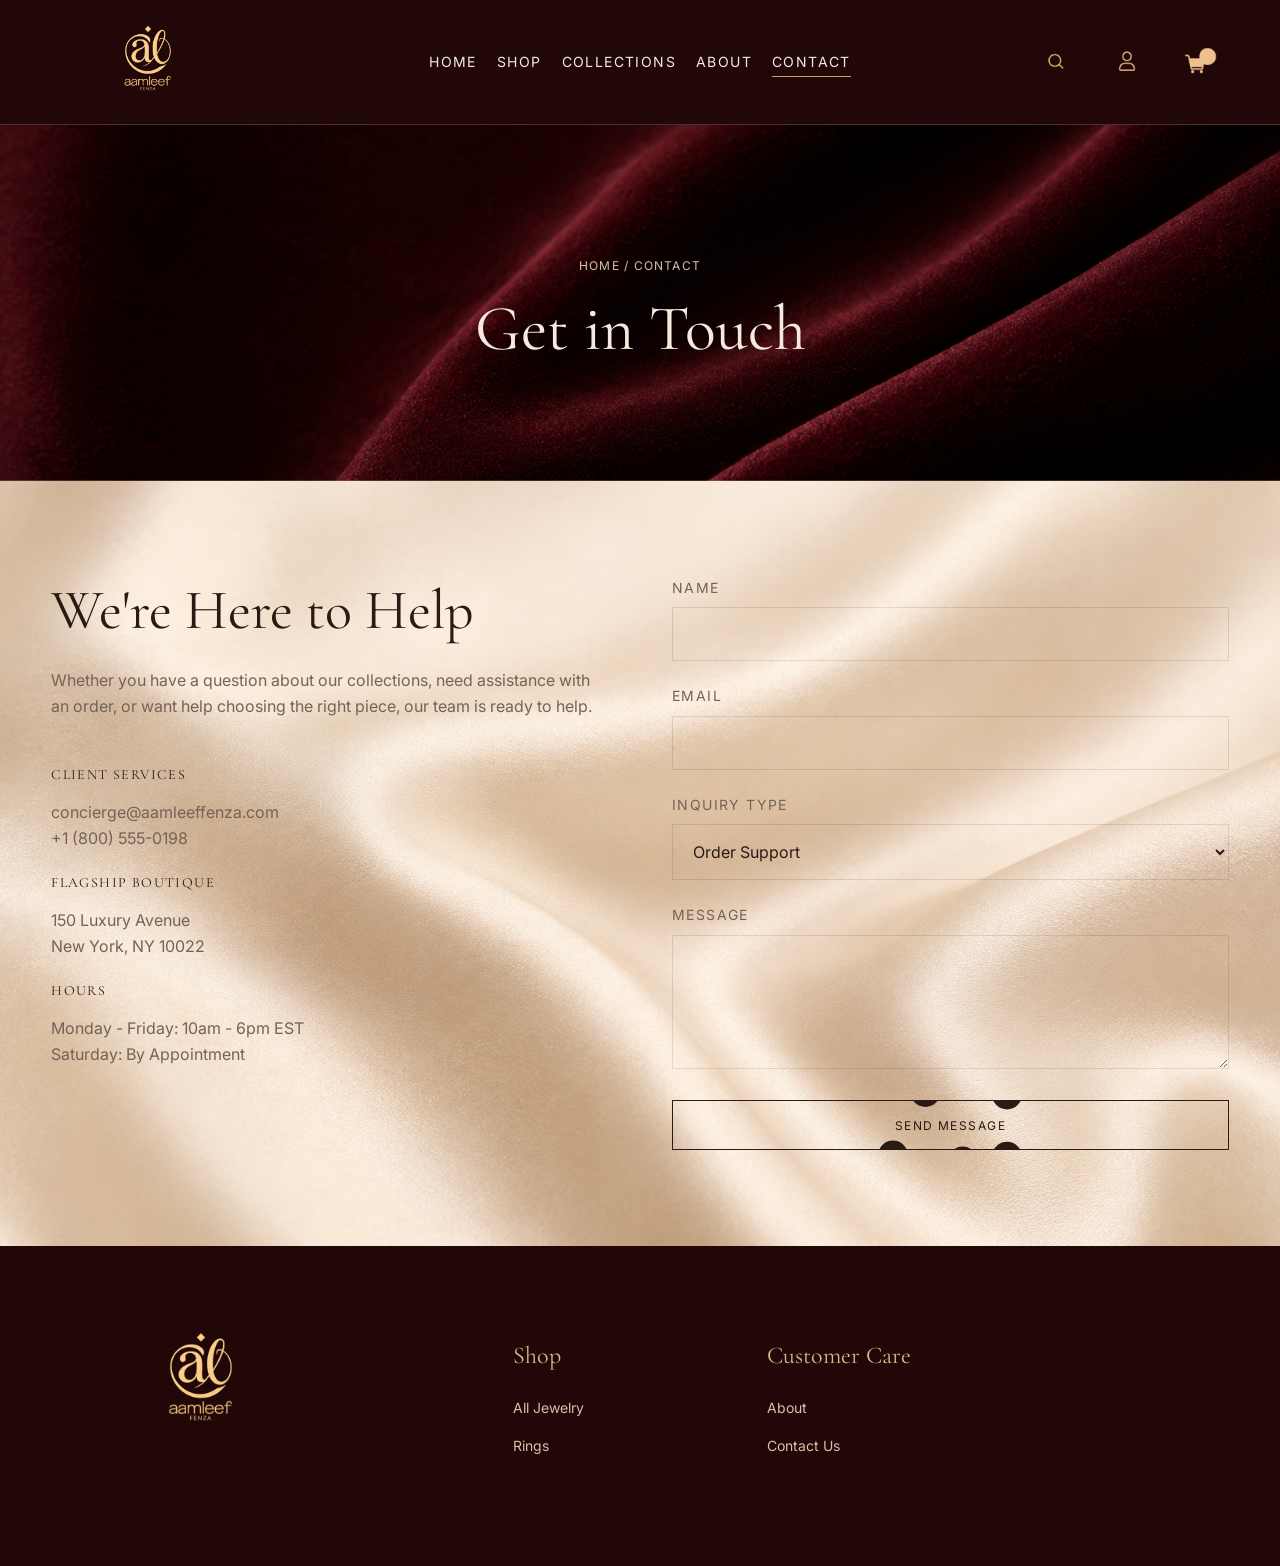
==== contact.html @ 9d0b4dc7 "Initial commit: Aamleef storefront setup" ====
<!DOCTYPE html>
<html lang="en">

<head>
    <meta charset="UTF-8">
    <meta name="viewport" content="width=device-width, initial-scale=1.0">
    <title>Contact | Aamleef Fenza</title>
    <link rel="preconnect" href="https://fonts.googleapis.com">
    <link rel="preconnect" href="https://fonts.gstatic.com" crossorigin>
    <link
        href="https://fonts.googleapis.com/css2?family=Cormorant+Garamond:wght@400;500;600;700&family=Inter:wght@300;400;500;600&display=swap"
        rel="stylesheet">
    <link rel="stylesheet" href="assets/css/style.css">
    <style>
        .contact-section {
            padding: 6rem 0;
            background: var(--bg-cream) url('assets/images/bg-creme.png') center/cover;
            color: var(--text-dark);
        }

        .contact-grid {
            display: grid;
            gap: 4rem;
        }

        @media (min-width: 1024px) {
            .contact-grid {
                grid-template-columns: 1fr 1fr;
            }
        }

        .contact-info h2 {
            font-size: var(--fs-2xl);
            margin-bottom: 1.5rem;
        }

        .contact-info p {
            color: var(--text-muted-dark);
            margin-bottom: 2rem;
        }

        .contact-details {
            margin-top: 3rem;
        }

        .contact-details h4 {
            font-size: var(--fs-sm);
            text-transform: uppercase;
            letter-spacing: 0.1em;
            margin-bottom: 0.5rem;
        }

        .contact-details p {
            margin-bottom: 1.5rem;
        }
    </style>
    <script type="module" src="https://cdn.shopify.com/storefront/web-components.js"></script>
    <link rel="icon" type="image/png" href="assets/images/favicon.png">
</head>

<body class="theme-light">
    <shopify-store store-domain="2p1s8f-yx.myshopify.com" public-access-token="730fb496b29ebd0c38574b927925f703"
        country="US" language="en">
        <header class="site-header" style="background: var(--bg-dark); border-bottom: 1px solid var(--border-light);">
            <div class="site-header__inner">
                <div class="header-left-col">
                    <button class="icon-btn mobile-menu-btn" aria-label="Menu">&#9776;</button>
                    <a href="index.html" class="logo"><img src="assets/images/logo.png?v=2" alt="Aamleef Fenza Logo"
                            class="header-logo-img"></a>
                </div>
                <nav class="main-nav">
                    <a href="index.html" class="nav-link">Home</a>
                    <a href="shop.html" class="nav-link">Shop</a>
                    <a href="collections.html" class="nav-link">Collections</a>
                    <a href="about.html" class="nav-link">About</a>
                    <a href="contact.html" class="nav-link active">Contact</a>
                </nav>
                <div class="header-icons" style="display: flex; align-items: center; gap: 0;">
                    <button class="icon-btn" aria-label="Search" onclick="openSearchModal()"
                        style="display: flex; align-items: center; justify-content: center; padding: 0; cursor: pointer;">
                        <img src="assets/images/icon-search.png" alt="Search"
                            style="width: 72px; height: 72px; object-fit: contain;">
                    </button>

                    <button class="icon-btn" aria-label="Account"
                        onclick="window.open('https://2p1s8f-yx.myshopify.com/account', '_blank')"
                        style="display: flex; align-items: center; justify-content: center; padding: 0; cursor: pointer;">
                        <img src="assets/images/icon-account.png" alt="Account"
                            style="width: 72px; height: 72px; object-fit: contain;">
                    </button>

                    <button class="icon-btn" aria-label="Cart" onclick="document.getElementById('cart').showModal()"
                        style="display: flex; align-items: center; justify-content: center; padding: 0; position: relative;">
                        <span id="cart-count"
                            style="position: absolute; top: 2px; right: 2px; background: #c6a06a; color: #210708; font-family: Inter, sans-serif; font-size: 0.6rem; font-weight: 700; min-width: 18px; height: 18px; border-radius: 50%; display: flex; align-items: center; justify-content: center; pointer-events: none; opacity: 0; transition: opacity 0.3s, transform 0.3s; transform: scale(0.5);">0</span>
                        <img src="assets/images/icon-cart.png" alt="Cart"
                            style="width: 72px; height: 72px; object-fit: contain;">
                    </button>
                </div>

        </header>

        <div id="drawer-overlay"></div>

        <nav id="mobile-drawer" aria-label="Mobile Navigation">
            <div class="drawer-header">
                <a href="index.html" class="drawer-logo"><img src="assets/images/logo.png?v=2" alt="Aamleef Fenza"></a>
                <button id="drawer-close" class="drawer-close" aria-label="Close menu">&times;</button>
            </div>
            <div class="drawer-nav">
                <a href="index.html">Home</a>
                <a href="shop.html">Shop</a>
                <a href="collections.html">Collections</a>
                <a href="about.html">About</a>
                <a href="contact.html" class="active">Contact</a>
            </div>
            <div class="drawer-footer">
                <button class="icon-btn" aria-label="Search" onclick="closeDrawer(); openSearchModal()"><img
                        src="assets/images/icon-search.png" alt="Search"
                        style="width:40px;height:40px;object-fit:contain;filter:invert(1) sepia(1) saturate(5) hue-rotate(345deg) brightness(0.9);"></button>
                <button class="icon-btn" aria-label="Cart"
                    onclick="closeDrawer(); document.getElementById('cart').showModal()"><img
                        src="assets/images/icon-cart.png" alt="Cart"
                        style="width:40px;height:40px;object-fit:contain;filter:invert(1) sepia(1) saturate(5) hue-rotate(345deg) brightness(0.9);"></button>
            </div>
        </nav>

        <main>
            <div class="page-header reveal">
                <div class="container">
                    <div class="breadcrumbs"><a href="index.html">Home</a> / Contact</div>
                    <h1 style="margin-top: 1rem;">Get in Touch</h1>
                </div>
            </div>

            <section class="contact-section">
                <div class="container contact-grid reveal">
                    <div class="contact-info">
                        <h2>We're Here to Help</h2>
                        <p>Whether you have a question about our collections, need assistance with an order, or want
                            help choosing the right piece, our team is ready to help.</p>

                        <div class="contact-details">
                            <h4>Client Services</h4>
                            <p>concierge@aamleeffenza.com<br>+1 (800) 555-0198</p>

                            <h4>Flagship Boutique</h4>
                            <p>150 Luxury Avenue<br>New York, NY 10022</p>

                            <h4>Hours</h4>
                            <p>Monday - Friday: 10am - 6pm EST<br>Saturday: By Appointment</p>
                        </div>
                    </div>

                    <div class="contact-form">
                        <form id="contact-form">
                            <div class="form-group">
                                <label for="name">Name</label>
                                <input type="text" id="name" name="name" class="form-control" required>
                            </div>
                            <div class="form-group">
                                <label for="email">Email</label>
                                <input type="email" id="email" name="email" class="form-control" required>
                            </div>
                            <div class="form-group">
                                <label for="subject">Inquiry Type</label>
                                <select id="subject" name="subject" class="form-control">
                                    <option>Order Support</option>
                                    <option>Product Information</option>
                                    <option>Bespoke Design</option>
                                    <option>Other</option>
                                </select>
                            </div>
                            <div class="form-group">
                                <label for="message">Message</label>
                                <textarea id="message" name="message" class="form-control" rows="5" required></textarea>
                            </div>
                            <button type="submit" class="btn btn--dark"
                                style="width: 100%;"><span></span><span></span><span></span><span></span><span></span><span>Send
                                    Message</span></button>
                            <p id="contact-form-status" class="form-status" hidden></p>
                        </form>
                    </div>
                </div>
            </section>
        </main>

        <dialog id="search-modal" class="search-modal">
            <div class="search-modal__inner">
                <div class="search-modal__topbar">
                    <div class="search-modal__title">Search the site</div>
                    <button id="search-close" class="search-close" type="button"
                        aria-label="Close search">&times;</button>
                </div>
                <form id="search-form" class="search-form">
                    <input id="search-input" class="search-field" type="search" name="query"
                        placeholder="Search pages or products">
                    <div id="search-results" class="search-results"></div>
                    <div id="search-empty" class="search-empty">
                        Start with one of these:
                        <div class="search-empty__links">
                            <a href="shop.html" data-search-index data-search-title="Shop all jewelry"
                                data-search-meta="Products">Shop all jewelry</a>
                            <a href="collections.html" data-search-index data-search-title="Collections"
                                data-search-meta="Page">Collections</a>
                            <a href="product.html?handle=lumiere-ring" data-search-index
                                data-search-title="Lumiere Ring" data-search-meta="Product">Lumiere Ring</a>
                            <a href="contact.html" data-search-index data-search-title="Contact"
                                data-search-meta="Support">Contact</a>
                        </div>
                    </div>
                </form>
            </div>
        </dialog>

        <footer class="site-footer">
            <div class="container">
                <div class="footer-grid">
                    <div class="footer-brand">
                        <a href="index.html" class="logo"><img src="assets/images/logo.png?v=2" alt="Aamleef Fenza Logo"
                                style="height: 200px; width: auto; margin: -60px 0;"></a>
                    </div>
                    <div class="footer-col">
                        <h4 class="footer-title">Shop</h4>
                        <ul class="footer-links">
                            <li><a href="shop.html">All Jewelry</a></li>
                            <li><a href="product.html?handle=lumiere-ring">Rings</a></li>
                        </ul>
                    </div>
                    <div class="footer-col">
                        <h4 class="footer-title">Customer Care</h4>
                        <ul class="footer-links">
                            <li><a href="about.html">About</a></li>
                            <li><a href="contact.html">Contact Us</a></li>
                        </ul>
                    </div>
                </div>
            </div>
        </footer>

        <shopify-cart id="cart"></shopify-cart>
    </shopify-store>
    <script src="assets/js/main.js"></script>
</body>

</html>
---- assets/css/style.css ----
:root {
  --bg-dark: #210708;
  --bg-dark-2: #2b0b0d;
  --bg-dark-3: #3a1114;
  --bg-cream: #f6f0e8;
  --bg-cream-2: #efe5d7;
  --gold: #c6a06a;
  --gold-soft: #d8b98a;
  --gold-deep: #9c7447;
  --text-light: #f4eadf;
  --text-muted-light: #d6c1a7;
  --text-dark: #2b1a14;
  --text-muted-dark: #746356;
  --border-light: rgba(244, 234, 223, 0.18);
  --border-dark: rgba(43, 26, 20, 0.12);
  --shadow-soft: 0 10px 30px rgba(0, 0, 0, 0.16);
  --shadow-luxury: 0 20px 60px rgba(20, 4, 4, 0.28);

  --font-display: 'Cormorant Garamond', serif;
  --font-body: 'Inter', sans-serif;

  --fs-xs: 0.75rem;
  --fs-sm: 0.875rem;
  --fs-base: 1rem;
  --fs-md: 1.125rem;
  --fs-lg: 1.5rem;
  --fs-xl: 2.25rem;
  --fs-2xl: 3.5rem;
  --fs-hero: clamp(3rem, 6vw, 5.5rem);
}

*,
*::before,
*::after {
  box-sizing: border-box;
}

html {
  scroll-behavior: smooth;
}

body {
  margin: 0;
  font-family: var(--font-body);
  background: var(--bg-dark) url('../images/bg-burgundy.png') center/cover fixed;
  color: var(--text-light);
  line-height: 1.6;
  -webkit-font-smoothing: antialiased;
  text-rendering: optimizeLegibility;
  padding-top: 96px;
}

img {
  max-width: 100%;
  display: block;
}

a {
  color: inherit;
  text-decoration: none;
}

button {
  font: inherit;
  background: none;
  border: none;
  cursor: pointer;
}

dialog {
  border: none;
  padding: 0;
}

h1,
h2,
h3,
h4,
h5,
h6 {
  font-family: var(--font-display);
  font-weight: 400;
  margin-top: 0;
  line-height: 1.2;
}

.container {
  width: min(92%, 1280px);
  margin-inline: auto;
}

.grid {
  display: grid;
  gap: 2rem;
}

.grid--4 {
  grid-template-columns: repeat(4, 1fr);
}

@media (max-width: 1024px) {
  .grid--4 {
    grid-template-columns: repeat(2, 1fr);
  }
}

@media (max-width: 640px) {
  .grid--4 {
    grid-template-columns: 1fr;
  }
}

/* Typography Utilities */
.text-display {
  font-family: var(--font-display);
}

.text-body {
  font-family: var(--font-body);
}

.text-center {
  text-align: center;
}

.uppercase {
  text-transform: uppercase;
  letter-spacing: 0.1em;
}

.muted-light {
  color: var(--text-muted-light);
}

.muted-dark {
  color: var(--text-muted-dark);
}

.text-dark {
  color: var(--text-dark);
}

/* Buttons */
.btn {
  display: inline-flex;
  align-items: center;
  justify-content: center;
  padding: 0.9rem 1.5rem;
  min-height: 46px;
  border: 1px solid var(--gold);
  text-transform: uppercase;
  letter-spacing: 0.12em;
  font-size: var(--fs-xs);
  position: relative;
  overflow: hidden;
  cursor: pointer;
  z-index: 1;
}

.btn span:not(:last-child) {
  position: absolute;
  left: 50%;
  top: 50%;
  transform: translate(-50%, -50%);
  height: 30px;
  width: 30px;
  background-color: var(--gold);
  border-radius: 50%;
  transition: .6s ease;
  z-index: -1;
}

.btn span:last-child {
  position: relative;
  z-index: 2;
  transition: color 0.3s ease;
}

.btn span:nth-child(1) {
  transform: translate(-3.3em, -4em);
}

.btn span:nth-child(2) {
  transform: translate(-6em, 1.3em);
}

.btn span:nth-child(3) {
  transform: translate(-.2em, 1.8em);
}

.btn span:nth-child(4) {
  transform: translate(3.5em, 1.4em);
}

.btn span:nth-child(5) {
  transform: translate(3.5em, -3.8em);
}

.btn:hover span:not(:last-child) {
  transform: translate(-50%, -50%) scale(5);
  transition: 1.5s ease;
}

.btn--primary {
  background: transparent;
  color: var(--text-light);
}

.btn--primary span:not(:last-child) {
  background-color: var(--gold);
}

.btn--primary:hover span:last-child {
  color: var(--bg-dark);
}

.btn--secondary {
  border-color: var(--border-light);
  color: var(--text-light);
}

.btn--secondary span:not(:last-child) {
  background-color: rgba(244, 234, 223, 0.15);
}

.btn--dark {
  border-color: var(--text-dark);
  color: var(--text-dark);
}

.btn--dark span:not(:last-child) {
  background-color: var(--text-dark);
}

.btn--dark:hover span:last-child {
  color: var(--bg-cream);
}


/* Animations */
.reveal {
  opacity: 0;
  transform: translateY(24px);
  transition: opacity 0.8s ease, transform 0.8s ease;
}

.reveal.is-visible {
  opacity: 1;
  transform: translateY(0);
}

/* Announcement Bar */
.announcement-bar {
  background: var(--bg-dark-2);
  color: var(--text-muted-light);
  text-align: center;
  padding: 0.5rem;
  font-size: var(--fs-xs);
  letter-spacing: 0.1em;
  text-transform: uppercase;
  border-bottom: 1px solid var(--border-light);
}

/* Header — always sticky, visible everywhere */
.site-header {
  position: fixed;
  top: 0;
  left: 0;
  right: 0;
  z-index: 1000;
  padding: 0;
  background: transparent;
  border-bottom: 1px solid transparent;
  transition: background 0.45s ease, border-color 0.45s ease;
}

/* Scrolled: dark background fills full width */
.site-header.is-scrolled {
  background: rgba(33, 7, 8, 0.96);
  backdrop-filter: blur(14px);
  -webkit-backdrop-filter: blur(14px);
  border-bottom: 1px solid var(--border-light);
}

/* ── Inner container: transitions to a narrowed pill when compact ── */
.site-header__inner {
  padding: 1rem 3.5%;
  display: flex;
  justify-content: space-between;
  align-items: center;
  width: 100%;
  max-width: 100%;
  margin: 0 auto;
  transition: padding 0.45s ease, max-width 0.45s ease, margin 0.45s ease;
}

/* Compact: inner shrinks to ~90% width, centered — the "narrow" effect */
.site-header.is-compact .site-header__inner {
  padding: 0.45rem 3%;
  max-width: 96%;
  margin: 0 auto;
}

@media (max-width: 768px) {
  .site-header__inner {
    padding: 1rem 1rem;
  }

  .site-header.is-compact .site-header__inner {
    padding: 0.9rem 1rem;
    max-width: 100%;
  }
}

.header-left-col {
  display: flex;
  align-items: center;
  flex: 1;
}

.header-phone {
  font-family: var(--font-display);
  font-size: 1.1rem;
  color: var(--gold-soft);
  letter-spacing: 0.1em;
  display: none;
}

@media (min-width: 1024px) {
  .header-phone {
    display: block;
  }
}

/* Logo image — large on hero, shrinks when compact */
.header-logo-img {
  height: 96px;
  width: auto;
  margin: -10px 0;
  transform: translateX(0);
  transition: height 0.45s ease, margin 0.45s ease, transform 0.45s ease;
}

@media (min-width: 1280px) {
  .header-logo-img {
    height: 148px;
    margin: -28px 0;
    transform: translateX(-8px);
  }
}

@media (min-width: 900px) and (max-width: 1279px) {
  .header-logo-img {
    height: 104px;
    margin: -18px 0;
    transform: translateX(-4px);
  }
}

/* Compact logo: small on all screen sizes */
/* Compact logo: properly shrink on scroll */
.site-header.is-compact .header-logo-img {
  height: 66px !important;
  margin: -6px 0 !important;
  transform: translateX(0) scale(0.9) !important;
}

@media (min-width: 1280px) {
  .site-header.is-compact .header-logo-img {
    height: 100px !important;
    margin: -10px 0 !important;
  }
}

@media (min-width: 900px) and (max-width: 1279px) {
  .site-header.is-compact .header-logo-img {
    height: 70px !important;
    margin: -8px 0 !important;
  }
}

/* ─── Mobile Navigation Drawer ──────────────────────────────── */
#drawer-overlay {
  display: none;
  position: fixed;
  inset: 0;
  background: rgba(10, 2, 2, 0.6);
  z-index: 1100;
  backdrop-filter: blur(2px);
  opacity: 0;
  transition: opacity 0.3s ease;
}

#drawer-overlay.is-open {
  display: block;
  opacity: 1;
}

#mobile-drawer {
  position: fixed;
  top: 0;
  left: 0;
  width: min(320px, 85vw);
  height: 100dvh;
  background: var(--bg-dark-2);
  border-right: 1px solid var(--border-light);
  z-index: 1200;
  display: flex;
  flex-direction: column;
  transform: translateX(-100%);
  transition: transform 0.38s cubic-bezier(0.4, 0, 0.2, 1);
  overflow-y: auto;
}

#mobile-drawer.is-open {
  transform: translateX(0);
}

.drawer-header {
  display: flex;
  align-items: center;
  justify-content: space-between;
  padding: 1.25rem 1.5rem;
  border-bottom: 1px solid var(--border-light);
}

.drawer-logo img {
  height: 60px;
  width: auto;
}

.drawer-close {
  color: var(--text-muted-light);
  font-size: 1.5rem;
  line-height: 1;
  padding: 0.25rem;
  transition: color 0.2s;
}

.drawer-close:hover {
  color: var(--gold);
}

.drawer-nav {
  padding: 2rem 1.5rem;
  display: flex;
  flex-direction: column;
  gap: 0;
  flex: 1;
}

.drawer-nav a {
  font-family: var(--font-display);
  font-size: 1.6rem;
  color: var(--text-light);
  padding: 0.75rem 0;
  border-bottom: 1px solid var(--border-light);
  letter-spacing: 0.04em;
  transition: color 0.2s, padding-left 0.2s;
}

.drawer-nav a:last-child {
  border-bottom: none;
}

.drawer-nav a:hover,
.drawer-nav a.active {
  color: var(--gold);
  padding-left: 0.5rem;
}

.drawer-footer {
  padding: 1.5rem;
  border-top: 1px solid var(--border-light);
  display: flex;
  gap: 1rem;
  justify-content: flex-start;
}

.drawer-footer .icon-btn img {
  width: 40px;
  height: 40px;
}

.logo {
  font-family: var(--font-display);
  font-size: var(--fs-lg);
  font-weight: 500;
  color: var(--gold);
  text-transform: uppercase;
  letter-spacing: 2px;
}

.main-nav {
  display: none;
}

@media (min-width: 900px) {
  .main-nav {
    display: flex;
    flex: 1;
    justify-content: center;
    gap: 1.25rem;
  }
}


@media (min-width: 900px) and (max-width: 1279px) {
  .site-header__inner {
    display: grid;
    grid-template-columns: auto 1fr auto;
    gap: 1rem;
  }

  .header-left-col,
  .header-icons {
    flex: unset;
  }

  .main-nav {
    gap: 0.9rem;
  }

  .nav-link {
    font-size: 0.72rem;
    letter-spacing: 0.08em;
  }

  .header-icons .icon-btn img {
    width: 52px !important;
    height: 52px !important;
  }
}

.nav-link {
  font-size: var(--fs-sm);
  text-transform: uppercase;
  letter-spacing: 0.1em;
  color: var(--text-light);
  transition: color 0.3s ease;
  position: relative;
  white-space: nowrap;
}

.nav-link::after {
  content: '';
  position: absolute;
  bottom: -4px;
  left: 0;
  width: 0;
  height: 1px;
  background: var(--gold);
  transition: width 0.3s ease;
}

.nav-link:hover::after,
.nav-link.active::after {
  width: 100%;
}

.header-icons {
  display: flex;
  gap: 0;
  align-items: center;
  flex: 1;
  justify-content: flex-end;
}

@media (min-width: 900px) {
  .header-icons {
    gap: 0.25rem;
  }
}

.mobile-menu-btn {
  display: flex;
  align-items: center;
  justify-content: center;
  font-size: 1.6rem;
  color: var(--gold);
  margin-right: -0.5rem;
  padding: 0.25rem;
  transition: opacity 0.2s;
}

.mobile-menu-btn:hover {
  opacity: 0.7;
}

@media (min-width: 900px) {
  .mobile-menu-btn {
    display: none;
  }
}

.icon-btn {
  color: var(--text-light);
  font-size: 1.2rem;
  transition: color 0.3s ease;
}

.icon-btn:hover {
  color: var(--gold);
}

.search-modal {
  width: min(92vw, 720px);
  background: var(--bg-cream);
  color: var(--text-dark);
  box-shadow: var(--shadow-luxury);
}

.search-modal::backdrop {
  background: rgba(20, 4, 4, 0.72);
  backdrop-filter: blur(8px);
}

.search-modal__inner {
  padding: 1.5rem;
}

.search-modal__topbar {
  display: flex;
  align-items: center;
  justify-content: space-between;
  gap: 1rem;
  margin-bottom: 1rem;
}

.search-modal__title {
  font-family: var(--font-display);
  font-size: var(--fs-xl);
}

.search-close {
  width: 42px;
  height: 42px;
  display: inline-flex;
  align-items: center;
  justify-content: center;
  border: 1px solid var(--border-dark);
  color: var(--text-dark);
}

.search-form {
  display: grid;
  gap: 1rem;
}

.search-field {
  width: 100%;
  min-height: 56px;
  padding: 0.95rem 1rem;
  border: 1px solid var(--border-dark);
  background: rgba(255, 255, 255, 0.5);
  color: var(--text-dark);
  font-family: var(--font-body);
  font-size: var(--fs-base);
}

.search-field:focus {
  outline: none;
  border-color: var(--gold-deep);
}

.search-results {
  display: grid;
  gap: 0.75rem;
}

.search-result {
  display: grid;
  gap: 0.2rem;
  padding: 0.9rem 1rem;
  border: 1px solid var(--border-dark);
  background: rgba(255, 255, 255, 0.45);
  transition: border-color 0.25s ease, transform 0.25s ease;
}

.search-result:hover {
  border-color: var(--gold-deep);
  transform: translateY(-1px);
}

.search-result__meta {
  font-size: var(--fs-xs);
  text-transform: uppercase;
  letter-spacing: 0.12em;
  color: var(--text-muted-dark);
}

.search-result__title {
  font-family: var(--font-display);
  font-size: var(--fs-lg);
}

.search-empty {
  padding: 1rem 0 0.25rem;
  color: var(--text-muted-dark);
}

.search-empty__links {
  display: flex;
  flex-wrap: wrap;
  gap: 0.75rem;
  margin-top: 1rem;
}

.search-empty__links a {
  padding: 0.55rem 0.85rem;
  border: 1px solid var(--border-dark);
}

/* Hero Section */
/* Hero Section */
/* Hero Section */
/* Hero Section */
.hero {
  position: relative;
  min-height: 90vh;
  display: flex;
  align-items: center;
  justify-content: center;
  /* Forces horizontal centering of child containers */
  overflow: hidden;
  padding-bottom: 3rem;
  margin-top: -96px;
  padding-top: calc(3rem + 96px);
  background: var(--bg-dark) url('../images/bg-burgundy.png') center/cover;
}

/* Video Wrapper Layer */
.hero__video-wrapper {
  position: absolute;
  top: 0;
  left: 0;
  width: 100%;
  height: 100%;
  z-index: 1;
  display: none;
  /* Hidden by default on mobile phones */
}

.hero__video {
  width: 100%;
  height: 100%;
  object-fit: cover;
  /* Forces the video to fill the screen without distorting */
}

/* Semi-transparent overlay to ensure text contrast stays perfect */
.hero__video-overlay {
  position: absolute;
  inset: 0;
  background: linear-gradient(to bottom, rgba(33, 7, 8, 0.4), rgba(33, 7, 8, 0.75));
}

/* Show the cinematic background video strictly on Tablet and Desktop views */
@media (min-width: 641px) {
  .hero__video-wrapper {
    display: block;
  }
}

@media (max-width: 768px) {
  .hero {
    min-height: 100dvh !important; /* Forces the section to be exactly full-screen on mobile */
    display: flex !important;
    align-items: center !important;
    justify-content: center !important;
    padding-bottom: 2rem;
    margin-top: -84px; /* Pulls it up perfectly behind your transparent mobile header */
    padding-top: calc(2rem + 84px);
    box-sizing: border-box;
  }
}

.hero__inner {
  display: grid;
  grid-template-columns: 1fr;
  gap: 3rem;
  align-items: center;
}

@media (min-width: 1024px) {
  .hero__inner {
    grid-template-columns: 1fr 1fr;
  }
}

.hero__content {
  padding: 2rem 0;
  z-index: 2;
  text-align: center;
  width: 100%;
}

.eyebrow {
  display: block;
  font-size: var(--fs-sm);
  text-transform: uppercase;
  letter-spacing: 0.2em;
  color: var(--gold);
  margin-bottom: 1rem;
}

.hero h1 {
  font-size: var(--fs-hero);
  margin-bottom: 1.5rem;
  color: var(--text-light);
}

.hero p {
  font-size: var(--fs-md);
  color: var(--text-muted-light);
  margin-bottom: 2.5rem;
  max-width: 80%;
}

.hero__actions {
  display: flex;
  gap: 1rem;
  flex-wrap: wrap;
}

.hero__media {
  position: relative;
  height: 60vh;
  width: 100%;
  border-radius: 4px;
  overflow: hidden;
}

@media (min-width: 1024px) {
  .hero__media {
    height: 80vh;
  }
}

.hero__media img {
  width: 100%;
  height: 100%;
  object-fit: cover;
  object-position: center;
}

/* Featured Collection */
.featured-collection {
  padding: 8rem 3rem;
  background: var(--bg-cream) url('../images/bg-creme.png') center/cover;
  color: var(--text-dark);
}

@media (min-width: 768px) {
  .featured-collection {
    padding: 8rem 5rem;
  }
}

@media (min-width: 1280px) {
  .featured-collection {
    padding: 8rem 6rem;
  }
}

.section-header {
  text-align: center;
  margin-bottom: 4rem;
}

.section-header h2 {
  font-size: var(--fs-2xl);
  color: var(--text-dark);
  margin-bottom: 1rem;
}

.product-card {
  background: #fbf7f1 url('../images/bg-creme.png') center/cover;
  color: var(--text-dark);
  border: 1px solid rgba(43, 26, 20, 0.08);
  padding-bottom: 1.5rem;
  transition: transform 0.35s ease, box-shadow 0.35s ease;
  position: relative;
  text-align: center;
}

.product-card:hover {
  transform: translateY(-6px);
  box-shadow: var(--shadow-soft);
}

.product-image-wrapper {
  position: relative;
  aspect-ratio: 4/5;
  overflow: hidden;
  background: var(--bg-cream-2);
  margin-bottom: 1.5rem;
}

.product-image-wrapper img {
  width: 100%;
  height: 100%;
  object-fit: cover;
  transition: transform 0.8s ease;
}

.product-card:hover .product-image-wrapper img {
  transform: scale(1.05);
}

.product-title {
  font-family: var(--font-display);
  font-size: var(--fs-lg);
  margin-bottom: 0.5rem;
}

.product-info .price {
  font-family: var(--font-display);
  /* Adds the luxury serif font */
  font-size: 2rem;
  /* Slightly larger for better hierarchy */
  color: var(--text-dark);
  /* Crisp, high-contrast visibility */
  margin-bottom: 1.5rem;
}

/* --- Desktop Product Card Layout Logic --- */
/* --- Desktop Product Card Layout Logic (Static Button) --- */
.product-card {
  display: flex !important;
  flex-direction: column !important;
  justify-content: space-between !important; 
  height: 100%;
}

.product-card__buy-btn {
  opacity: 1 !important;             /* Permanently visible on desktop */
  transform: none !important;         /* Removes the hover sliding movement */
  position: relative !important;      /* Safely anchors the inner bubble spans */
  overflow: hidden !important;        /* Keeps bubble effects contained inside */
  width: 85% !important;
  margin: 0.75rem auto 0 auto !important; /* Spaces it perfectly below the price */
  display: inline-flex !important;
}

/* Clear out the old hover activation rule completely */
@media (min-width: 769px) {
  .product-card:hover .product-card__buy-btn {
    opacity: 1 !important;
    transform: none !important;
  }
}

.product-card:hover .btn {
  opacity: 1;
  transform: translateX(-50%) translateY(0);
}

/* Quote Strip */
.quote-strip {
  padding: 6rem 0;
  background: var(--bg-dark-3) url('../images/bg-burgundy.png') center/cover fixed;
  border-top: 1px solid var(--border-light);
  border-bottom: 1px solid var(--border-light);
}

.quote-strip__inner {
  display: grid;
  grid-template-columns: 1fr;
  gap: 3rem;
  align-items: center;
}

@media (min-width: 1024px) {
  .quote-strip__inner {
    grid-template-columns: 3fr 1fr;
  }
}

.quote-strip blockquote {
  font-family: var(--font-display);
  font-size: clamp(2rem, 4vw, 3rem);
  margin: 0;
  color: var(--gold-soft);
  line-height: 1.3;
}

.quote-strip__meta {
  display: flex;
  flex-direction: column;
  gap: 1.5rem;
}

.quote-strip__meta div {
  font-size: var(--fs-sm);
  text-transform: uppercase;
  letter-spacing: 0.1em;
  color: var(--text-muted-light);
  display: flex;
  align-items: center;
  gap: 0.5rem;
}

.quote-strip__meta div::before {
  content: '';
  width: 20px;
  height: 1px;
  background: var(--gold);
}

/* Story Split */
.story-split {
  padding: 8rem 0;
  background: var(--bg-dark) url('../images/bg-burgundy.png') center/cover;
}

.story-split__inner {
  display: grid;
  grid-template-columns: 1fr;
  gap: 4rem;
  align-items: center;
}

@media (min-width: 1024px) {
  .story-split__inner {
    grid-template-columns: 1fr 1fr;
  }
}

.story-media {
  position: relative;
  aspect-ratio: 3/4;
}

.story-media img {
  width: 100%;
  height: 100%;
  object-fit: cover;
  border-radius: 4px;
}

.story-info-card {
  position: absolute;
  bottom: -2rem;
  right: -2rem;
  background: var(--bg-dark-2);
  padding: 3rem;
  border: 1px solid var(--gold-deep);
  max-width: 300px;
  display: none;
}

@media (min-width: 1024px) {
  .story-info-card {
    display: block;
  }
}

.story-content h2 {
  font-size: var(--fs-2xl);
  margin-bottom: 2rem;
}

.story-content p {
  color: var(--text-muted-light);
  margin-bottom: 2rem;
  font-size: var(--fs-md);
}

/* Footer */
.site-footer {
  background: var(--bg-dark);
  padding: 6rem 0 2rem;
  border-top: none;
}

.footer-grid {
  display: grid;
  grid-template-columns: 1fr;
  gap: 3rem;
  margin-bottom: 4rem;
}

@media (min-width: 768px) {
  .footer-grid {
    grid-template-columns: repeat(2, 1fr);
  }
}

@media (min-width: 1024px) {
  .footer-grid {
    grid-template-columns: 2fr 1fr 1fr 1fr;
  }
}

.footer-brand .logo {
  font-size: var(--fs-2xl);
  margin-bottom: 1.5rem;
  display: inline-block;
}

.footer-brand p {
  color: var(--text-muted-light);
  max-width: 300px;
}

.footer-title {
  font-family: var(--font-display);
  font-size: var(--fs-lg);
  color: var(--gold-soft);
  margin-bottom: 1.5rem;
}

.footer-links {
  list-style: none;
  padding: 0;
  margin: 0;
}

.footer-links li {
  margin-bottom: 0.75rem;
}

.footer-links a {
  color: var(--text-muted-light);
  font-size: var(--fs-sm);
  transition: color 0.3s ease;
}

.footer-links a:hover {
  color: var(--gold);
}

.footer-bottom {
  border-top: 1px solid var(--border-light);
  padding-top: 2rem;
  display: flex;
  flex-direction: column;
  align-items: center;
  gap: 1rem;
  font-size: var(--fs-xs);
  color: var(--text-muted-light);
}

@media (min-width: 768px) {
  .footer-bottom {
    flex-direction: row;
    justify-content: space-between;
  }
}

/* Page Headers (Shop, About, etc) */
.page-header {
  padding: 10rem 0 6rem;
  background: var(--bg-dark-2) url('../images/bg-burgundy.png') center/cover;
  text-align: center;
  border-bottom: 1px solid var(--border-light);
}

.page-header h1 {
  font-size: clamp(3rem, 5vw, 4rem);
  color: var(--text-light);
  margin-bottom: 1rem;
}

.breadcrumbs {
  font-size: var(--fs-xs);
  text-transform: uppercase;
  letter-spacing: 0.1em;
  color: var(--text-muted-light);
}

.breadcrumbs a {
  transition: color 0.3s ease;
}

.breadcrumbs a:hover {
  color: var(--gold);
}

/* Shop Layout */
.shop-layout {
  padding: 4rem 0;
  background: var(--bg-cream) url('../images/bg-creme.png') center/cover;
  color: var(--text-dark);
}

@media (min-width: 768px) {
  .shop-layout {
    padding: 4rem 0;
  }
}

@media (min-width: 1280px) {
  .shop-layout {
    padding: 4rem 0;
  }
}

.sidebar h3 {
  font-family: var(--font-display);
  font-size: var(--fs-lg);
  margin-bottom: 1.5rem;
  padding-bottom: 0.5rem;
  border-bottom: 1px solid var(--border-dark);
}

.filter-group {
  margin-bottom: 2rem;
}

.filter-group h4 {
  font-size: var(--fs-sm);
  text-transform: uppercase;
  letter-spacing: 0.1em;
  margin-bottom: 1rem;
  font-family: var(--font-body);
  font-weight: 600;
}

.filter-list {
  list-style: none;
  padding: 0;
  margin: 0;
}

.filter-list li {
  margin-bottom: 0.5rem;
}

.filter-list label {
  display: flex;
  align-items: center;
  gap: 0.5rem;
  font-size: var(--fs-sm);
  color: var(--text-muted-dark);
  cursor: pointer;
}

.shop-toolbar {
  display: flex;
  justify-content: space-between;
  align-items: center;
  margin-bottom: 2rem;
  font-size: var(--fs-sm);
  gap: 1rem;
  flex-wrap: wrap;
}

.shop-toolbar select {
  padding: 0.5rem;
  border: 1px solid var(--border-dark);
  background: transparent;
  font-family: inherit;
  font-size: inherit;
  color: inherit;
}

.shop-toolbar__controls {
  display: flex;
  gap: 0.75rem;
  align-items: center;
  flex-wrap: wrap;
}

.shop-search {
  min-width: min(100%, 280px);
}

.shop-aside-card {
  border: 1px solid var(--border-dark);
  padding: 1.5rem;
  margin-bottom: 1.5rem;
}

.shop-aside-card p {
  color: var(--text-muted-dark);
  margin-bottom: 1rem;
}

.shop-link-list {
  list-style: none;
  padding: 0;
  margin: 0;
  display: grid;
  gap: 0.75rem;
}

.shop-link-list a {
  color: var(--text-dark);
  border-bottom: 1px solid var(--border-dark);
  padding-bottom: 0.5rem;
}

/* Product Detail */
.product-detail-section {
  background: var(--bg-cream) url('../images/bg-creme.png') center/cover;
  color: var(--text-dark);
  padding: 4rem 3rem;
}

@media (min-width: 768px) {
  .product-detail-section {
    padding: 4rem 5rem;
  }
}

@media (min-width: 1280px) {
  .product-detail-section {
    padding: 4rem 6rem;
  }
}

.product-detail-grid {
  display: grid;
  gap: 4rem;
}

@media (min-width: 1024px) {
  .product-detail-grid {
    grid-template-columns: 1fr 1fr;
  }
}

.product-gallery {
  display: flex;
  flex-direction: column;
  gap: 1rem;
}

.gallery-main {
  aspect-ratio: 4/5;
  background: var(--bg-cream-2);
}

.gallery-main img {
  width: 100%;
  height: 100%;
  object-fit: cover;
}

.gallery-thumbs {
  display: grid;
  grid-template-columns: repeat(4, 1fr);
  gap: 1rem;
}

.gallery-thumbs button {
  aspect-ratio: 1;
  padding: 0;
  background: var(--bg-cream-2);
  border: 1px solid transparent;
  transition: border-color 0.3s ease;
}

.gallery-thumbs button:hover,
.gallery-thumbs button.active {
  border-color: var(--gold);
}

.gallery-thumbs img {
  width: 100%;
  height: 100%;
  object-fit: cover;
}

.product-info h1 {
  font-size: var(--fs-2xl);
  margin-bottom: 0.5rem;
  color: var(--text-dark);
}

.product-info .price {
  font-family: var(--font-display);
  /* Adds the luxury serif font */
  font-size: 2rem;
  /* Slightly larger for better hierarchy */
  color: var(--text-dark);
  /* Crisp, high-contrast visibility */
  margin-bottom: 1.5rem;
}

.product-info .desc {
  font-size: var(--fs-md);
  color: var(--text-muted-dark);
  margin-bottom: 2rem;
  line-height: 1.8;
}

.variant-selector {
  margin-bottom: 2rem;
}

.variant-selector h4 {
  font-family: var(--font-body);
  font-size: var(--fs-sm);
  text-transform: uppercase;
  letter-spacing: 0.1em;
  margin-bottom: 1rem;
}

.material-options {
  display: flex;
  gap: 1rem;
}

.material-btn {
  width: 30px;
  height: 30px;
  border-radius: 50%;
  border: 2px solid transparent;
  padding: 2px;
}

.material-btn.active {
  border-color: var(--gold);
}

.material-btn span {
  display: block;
  width: 100%;
  height: 100%;
  border-radius: 50%;
}

.material-gold {
  background: #d4af37;
}

.material-rose {
  background: #b76e79;
}

.material-white {
  background: #e6e8fa;
}

.add-to-cart-group {
  display: flex;
  gap: 1rem;
  margin-bottom: 3rem;
}

.qty-selector {
  display: flex;
  border: 1px solid var(--border-dark);
  align-items: center;
}

.qty-selector button {
  padding: 0.5rem 1rem;
  color: var(--text-dark);
}

.qty-selector input {
  width: 40px;
  text-align: center;
  border: none;
  background: transparent;
  font-family: inherit;
  color: var(--text-dark);
}

.add-to-cart-group .btn {
  flex: 1;
}

/* Forms */
.form-group {
  margin-bottom: 1.5rem;
}

.form-group label {
  display: block;
  font-size: var(--fs-sm);
  text-transform: uppercase;
  letter-spacing: 0.1em;
  margin-bottom: 0.5rem;
  color: var(--text-muted-light);
}

.form-control {
  width: 100%;
  padding: 1rem;
  background: transparent;
  border: 1px solid var(--border-light);
  color: var(--text-light);
  font-family: inherit;
  font-size: var(--fs-base);
  transition: border-color 0.3s ease;
}

.form-control:focus {
  outline: none;
  border-color: var(--gold);
}

.form-status {
  margin-top: 1rem;
  color: var(--text-muted-dark);
  font-size: var(--fs-sm);
}

/* Light theme forms */
.theme-light .form-control {
  border-color: var(--border-dark);
  color: var(--text-dark);
}

.theme-light .form-group label {
  color: var(--text-muted-dark);
}

.theme-light .form-control:focus {
  border-color: var(--gold-deep);
}


/* Shopify Cart Styling */
shopify-cart {
  font-family: 'Inter', sans-serif;
  --font-size-base: 0.875rem;
}

shopify-cart::part(dialog) {
  border-radius: 0;
  border-left: 1px solid var(--border-light);
  background: var(--bg-dark-2);
  color: var(--text-light);
  font-family: 'Inter', sans-serif;
  font-size: 0.875rem;
}

shopify-cart::part(line-heading) {
  font-family: 'Cormorant Garamond', serif;
  font-size: 1.35rem;
  font-weight: 500;
  color: var(--gold-soft);
  letter-spacing: 0.02em;
}

shopify-cart::part(line-price) {
  color: var(--text-light);
  font-family: 'Inter', sans-serif;
  font-size: 0.9rem;
  font-weight: 600;
}

shopify-cart::part(line-options) {
  color: var(--text-muted-light);
  font-family: 'Inter', sans-serif;
  font-size: 0.8rem;
  letter-spacing: 0.03em;
}

shopify-cart::part(line-image) {
  border-radius: 4px;
  border: 1px solid var(--border-light);
}

shopify-cart::part(primary-button) {
  background-color: var(--gold);
  color: var(--bg-dark);
  border: none;
  text-transform: uppercase;
  letter-spacing: 0.12em;
  font-family: 'Inter', sans-serif;
  font-size: 0.8rem;
  font-weight: 600;
  border-radius: 0;
  padding: 1rem;
  transition: all 0.3s ease;
}

shopify-cart::part(primary-button):hover {
  background-color: var(--gold-soft);
}

shopify-cart::part(secondary-button) {
  background-color: transparent;
  color: var(--text-light);
  fill: var(--text-light);
  border: 1px solid var(--border-light);
  border-radius: 0;
  font-family: 'Inter', sans-serif;
  font-size: 0.75rem;
}

shopify-cart::part(secondary-button):hover {
  background-color: rgba(255, 255, 255, 0.05);
}

/* ═══════════════════════════════════════════════════════
   MOBILE RESPONSIVE — comprehensive breakpoints
   ═══════════════════════════════════════════════════════ */

/* ── Header icons: smaller on mobile ── */
@media (max-width: 1023px) {
  .header-icons .icon-btn img {
    width: 44px !important;
    height: 44px !important;
  }
}

/* ── Hero text sizes on mobile ── */
/* Fix for the body padding gap on mobile */
@media (max-width: 768px) {
  body {
    padding-top: 84px;
  }
}

@media (max-width: 640px) {
  :root {
    --fs-hero: clamp(2.2rem, 10vw, 3.5rem);
  }

  .hero__content {
    padding: 1.5rem 0;
  }

  .hero p {
    font-size: var(--fs-base);
    max-width: 100%;
  }

  .hero__actions {
    justify-content: center;
  }

  .btn {
    padding: 0.8rem 1.2rem;
    font-size: 0.65rem;
  }
}


/* ── Featured Collection: single column carousel on mobile ── */
@media (max-width: 640px) {
  .featured-collection {
    padding: 4rem 1.5rem;
  }

  .section-header h2 {
    font-size: var(--fs-xl);
  }

  .carousel-grid .product-card {
    flex: 0 0 240px !important;
  }
}

/* ── Quote strip: stack on mobile ── */
@media (max-width: 640px) {
  .quote-strip {
    padding: 3rem 0;
  }

  .quote-strip blockquote {
    font-size: 1.6rem;
  }
}

/* ── Story split: stack on mobile ── */
@media (max-width: 640px) {
  .story-split {
    padding: 4rem 0;
  }

  .story-content h2 {
    font-size: var(--fs-xl);
  }

  .story-media {
    aspect-ratio: auto;
  }

  .story-info-card {
    display: none !important;
  }
}

/* ── Shop page: full-width sidebar on mobile ── */
@media (max-width: 1023px) {

  .shop-layout>.container,
  .shop-layout[style] {
    grid-template-columns: 1fr !important;
  }

  .sidebar {
    display: grid;
    grid-template-columns: repeat(2, 1fr);
    gap: 1rem;
  }

  .sidebar h3 {
    grid-column: 1 / -1;
  }
}

@media (max-width: 640px) {
  .sidebar {
    grid-template-columns: 1fr;
  }

  .shop-toolbar {
    flex-direction: column;
    align-items: flex-start;
    gap: 0.75rem;
  }

  .shop-toolbar__controls {
    width: 100%;
  }

  .shop-search {
    min-width: 100%;
  }
}

/* ── Product detail: stack on mobile ── */
@media (max-width: 640px) {
  .product-detail-section {
    padding: 2rem 1rem;
  }

  .gallery-thumbs {
    grid-template-columns: repeat(3, 1fr);
  }

  .add-to-cart-group {
    flex-direction: column;
  }
}

/* ── Page headers ── */
@media (max-width: 640px) {
  .page-header {
    padding: 6rem 0 3rem;
  }

  .page-header h1 {
    font-size: clamp(2rem, 8vw, 3rem);
  }
}

/* ── Footer: single column on mobile ── */
@media (max-width: 640px) {
  .site-footer {
    padding: 3rem 0 1.5rem;
  }

  .footer-grid {
    grid-template-columns: 1fr;
    gap: 2rem;
  }

  .footer-brand img {
    height: 120px !important;
    margin: -30px 0 !important;
  }

  .footer-bottom {
    text-align: center;
  }
}

/* ── About page ── */
@media (max-width: 640px) {
  .about-hero {
    padding: 4rem 0 !important;
  }

  h1 {
    font-size: clamp(2rem, 8vw, 3rem) !important;
  }

  .about-hero .about-content {
    padding: 3rem 0 !important;
  }
}

/* ── Contact page ── */
@media (max-width: 640px) {
  .contact-section {
    padding: 3rem 0 !important;
  }

  .contact-info h2 {
    font-size: var(--fs-xl) !important;
  }
}

/* ── Collections page ── */
@media (max-width: 640px) {
  .collection-text {
    padding: 2.5rem 1.25rem !important;
  }

  .collection-text h2 {
    font-size: var(--fs-xl) !important;
  }
}

/* ── Prevent horizontal overflow ── */
html,
body {
  overflow-x: hidden;
}

.gallery-thumbs {
  display: grid;
  grid-template-columns: repeat(4, 1fr);
  gap: 12px;
  margin-top: 1rem;
}

.gallery-thumbs button {
  padding: 0;
  border: 1px solid rgba(0, 0, 0, 0.08);
  background: transparent;
  border-radius: 8px;
  overflow: hidden;
  cursor: pointer;
  aspect-ratio: 1;
}

.gallery-thumbs img {
  width: 100%;
  height: 100%;
  object-fit: cover;
  display: block;
}

/* Mobile UX Adjustments: Hide sidebars and make buttons static */
/* --- Mobile View Adjustments --- */
@media (max-width: 768px) {
  /* Hide the 'Browse' and 'Need Help?' sidebar boxes */
  .shop-aside-card {
    display: none !important;
  }

  /* Force the Buy Now button to sit flat and look perfectly aligned under text details */
 /* Force the Buy Now button to sit flat and contain its bubble animations */
  .product-card__buy-btn {
    opacity: 1 !important;
    transform: none !important;
    position: relative !important; /* This is the anchor that traps the bubbles inside the button borders! */
    overflow: hidden !important;   /* Cuts off any bubble scaling outside the button edges */
    width: 90% !important;
    margin: 0.75rem auto 0 auto !important;
    display: inline-flex !important;
  }
}

/* Force smaller, 2-column product grid on mobile shop page */
@media (max-width: 640px) {
  #shop-catalog {
    grid-template-columns: repeat(2, 1fr) !important;
    gap: 1rem !important;
    /* Slightly smaller gap to fit the smaller cards better */
  }
}

/* Minimize the main product image size on mobile */
@media (max-width: 768px) {
  .product-gallery {
    max-width: 320px;
    /* Limits the size so it doesn't take over the screen */
    margin: 0 auto;
    /* Keeps the image and thumbnails perfectly centered */
  }
}

/* ── Fullscreen Image Lightbox ── */
.gallery-main {
  cursor: zoom-in;
  /* Changes the mouse icon to a magnifying glass */
}

.image-modal {
  width: 100vw;
  height: 100vh;
  max-width: 100%;
  max-height: 100%;
  background: rgba(10, 2, 2, 0.95);
  /* Deep luxury dark background */
  backdrop-filter: blur(8px);
  border: none;
  padding: 0;
  margin: 0;
  display: flex;
  align-items: center;
  justify-content: center;
}

/* Native dialog defaults to block, we force flex to perfectly center the image */
.image-modal:not([open]) {
  display: none;
}

.image-modal::backdrop {
  background: transparent;
}

.image-modal img {
  max-width: 90vw;
  max-height: 90vh;
  object-fit: contain;
  /* Ensures the whole image fits on screen without cropping */
  border-radius: 4px;
}

.image-close {
  position: absolute;
  top: 1.5rem;
  right: 1.5rem;
  width: 44px;
  height: 44px;
  background: var(--bg-cream);
  color: var(--text-dark);
  border-radius: 50%;
  font-size: 2rem;
  display: flex;
  align-items: center;
  justify-content: center;
  border: none;
  cursor: pointer;
  z-index: 10;
  transition: transform 0.3s ease;
}

.image-close:hover {
  transform: scale(1.1);
  background: var(--gold-soft);
}

/* Center all product details and buttons on mobile */
@media (max-width: 768px) {
  .product-info {
    text-align: center;
    padding-top: 1rem;
  }

  /* Ensure the text blocks don't stretch too wide */
  .product-info h1,
  .product-info .desc {
    margin-left: auto;
    margin-right: auto;
  }

  /* Center the Shopify variant selector components */
  shopify-variant-selector::part(form) {
    align-items: center;
  }

  shopify-variant-selector::part(radio-group) {
    justify-content: center;
  }

  /* Perfectly align the Add to Cart button */
  .add-to-cart-group {
    display: flex;
    justify-content: center;
    width: 100%;
  }

  .add-to-cart-group .btn {
    margin: 0 auto;
    width: 100%;
    max-width: 320px;
    /* Matches the width of your mobile image for perfect symmetry */
  }

  /* Center the Shipping & Returns accordion */
  .product-info details {
    text-align: center;
    max-width: 320px;
    margin-left: auto;
    margin-right: auto;
  }

  .product-info summary {
    justify-content: center;
  }
}
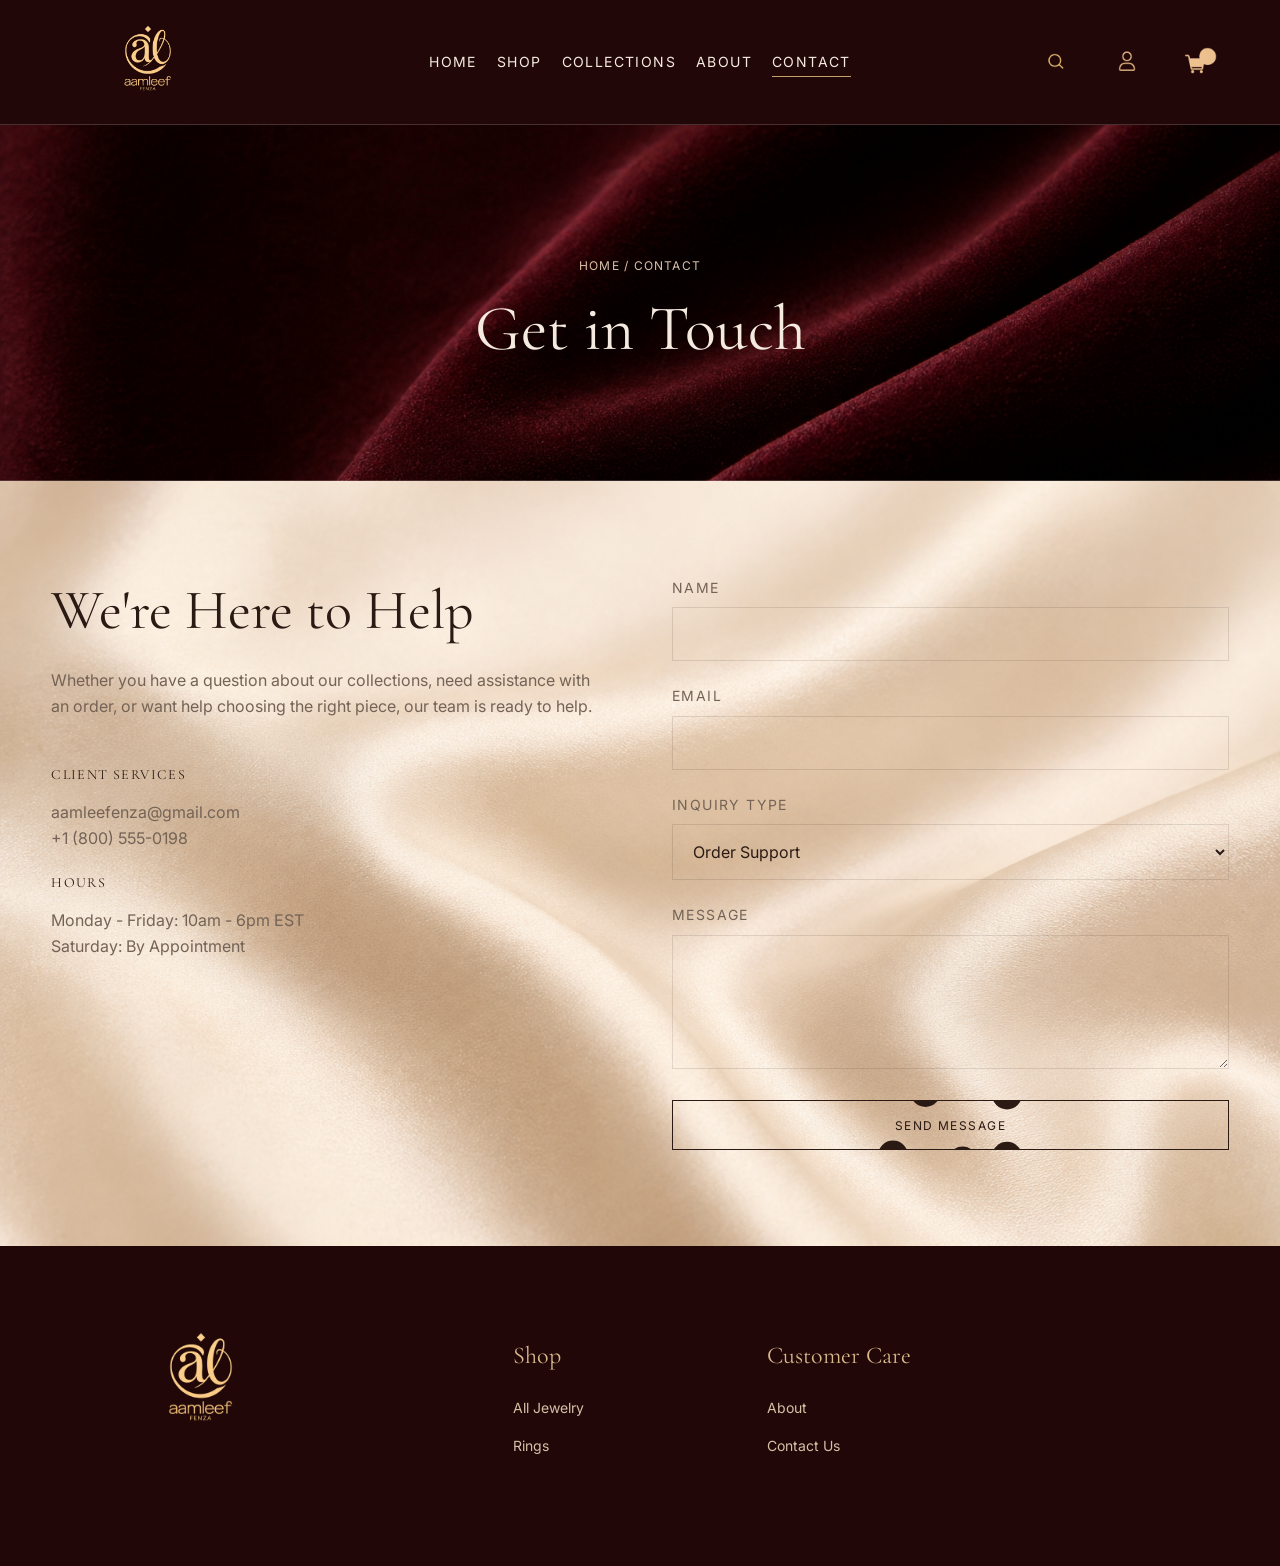
==== commit 71aad042: "hovering fixed" ====
--- a/contact.html
+++ b/contact.html
@@ -142,10 +142,9 @@
 
                         <div class="contact-details">
                             <h4>Client Services</h4>
-                            <p>concierge@aamleeffenza.com<br>+1 (800) 555-0198</p>
-
-                            <h4>Flagship Boutique</h4>
-                            <p>150 Luxury Avenue<br>New York, NY 10022</p>
+                            <p>aamleefenza@gmail.com<br>+1 (800) 555-0198</p>
+
+                        
 
                             <h4>Hours</h4>
                             <p>Monday - Friday: 10am - 6pm EST<br>Saturday: By Appointment</p>
--- a/assets/css/style.css
+++ b/assets/css/style.css
@@ -884,10 +884,6 @@
   text-align: center;
 }
 
-.product-card:hover {
-  transform: translateY(-6px);
-  box-shadow: var(--shadow-soft);
-}
 
 .product-image-wrapper {
   position: relative;
@@ -904,9 +900,6 @@
   transition: transform 0.8s ease;
 }
 
-.product-card:hover .product-image-wrapper img {
-  transform: scale(1.05);
-}
 
 .product-title {
   font-family: var(--font-display);
@@ -951,10 +944,6 @@
   }
 }
 
-.product-card:hover .btn {
-  opacity: 1;
-  transform: translateX(-50%) translateY(0);
-}
 
 /* Quote Strip */
 .quote-strip {
@@ -1984,4 +1973,804 @@
   .product-info summary {
     justify-content: center;
   }
+}
+/* Lock down the disabled state for out-of-stock items */
+.product-card__buy-btn[disabled] {
+  pointer-events: none !important; /* Disables all clicking, hovering, and tap actions completely */
+  border-color: var(--border-dark) !important;
+  cursor: not-allowed !important;
+}
+
+/* Hide the "Buy Now" text when the item is disabled */
+.product-card__buy-btn[disabled] span:last-child {
+  visibility: hidden !important;
+}
+
+/* Inject the "STOCK OUT" message neatly over the disabled button overlay */
+.product-card__buy-btn[disabled]::after {
+  content: "STOCK OUT";
+  position: absolute;
+  left: 50%;
+  top: 50%;
+  transform: translate(-50%, -50%);
+  font-family: var(--font-body);
+  font-weight: 600;
+  font-size: var(--fs-xs);
+  letter-spacing: 0.12em;
+  color: var(--text-muted-dark);
+  z-index: 5;
+}
+/* --- Product Interactive UI Overrides --- */
+.qty-selector input::-webkit-outer-spin-button,
+.qty-selector input::-webkit-inner-spin-button {
+  -webkit-appearance: none;
+  margin: 0;
+}
+
+@media (max-width: 480px) {
+  /* On extremely small mobile phones, stack the row layout into clean full blocks */
+  .purchase-controls__row-top {
+    flex-direction: column !important;
+    gap: 0.75rem !important;
+  }
+  
+  .qty-selector {
+    justify-content: space-between;
+    width: 100% !important;
+  }
+}
+
+/* Ensure the smaller related cards align smoothly */
+.related-products-section .product-card {
+  height: 100%;
+  display: flex;
+  flex-direction: column;
+  justify-content: space-between;
+}
+/* --- High-End Luxury Button Animations & Layer Fix --- */
+.custom-luxury-btn {
+  position: relative !important;
+  overflow: hidden !important;
+  transition: all 0.4s cubic-bezier(0.25, 1, 0.5, 1) !important;
+  z-index: 1 !important;
+}
+
+/* Ensure text elements float cleanly on top of expanding background bubbles */
+.custom-luxury-btn span:last-child {
+  position: relative !important;
+  z-index: 5 !important;
+  display: block !important;
+  transition: color 0.35s ease !important;
+}
+
+/* Elite Hover Animations */
+
+
+
+
+/* Sync text color states when bubble triggers fill updates */
+
+.add-to-cart-wide-btn:hover span:last-child {
+  color: var(--gold-soft) !important;
+}
+/* --- Enhance Product Page Price Readability --- */
+.product-info .price {
+  font-family: var(--font-display) !important;
+  font-size: 2.5rem !important; /* Significantly larger */
+  font-weight: 500 !important;  /* Adds just enough thickness to stand out clearly */
+  letter-spacing: 0.05em !important; /* Luxury spacing */
+  color: var(--text-dark) !important;
+  margin-bottom: 2rem !important;
+}
+/* --- Mobile Product Page Layout Reordering --- */
+/* --- Global Product Page Layout Reordering (Desktop & Mobile) --- */
+.product-info {
+  display: flex !important;
+  flex-direction: column !important;
+}
+
+/* 1. Pull the interactive quantity & payment buttons right up below the price */
+.product-info .product-purchase-controls {
+  order: 2 !important;
+  margin-top: 1.5rem !important;
+  margin-bottom: 2rem !important;
+}
+
+/* 2. Drop the long description bullets completely underneath the main buying deck */
+.product-info .desc {
+  order: 3 !important;
+  margin-top: 1rem !important;
+  margin-bottom: 2rem !important;
+}
+
+/* 3. Ensure the Shipping & Delivery accordion wraps up neatly at the absolute bottom */
+.product-info > div[style*="border-top"] {
+  order: 4 !important;
+}
+
+/* --- Keep the Mobile-Only Centering Rules Intact --- */
+@media (max-width: 768px) {
+  .product-info {
+    text-align: center !important;
+    align-items: center !important;
+  }
+
+  .product-info span.eyebrow,
+  .product-info h1,
+  .product-info .price {
+    text-align: center !important;
+    margin-left: auto !important;
+    margin-right: auto !important;
+  }
+
+  .product-info .product-purchase-controls {
+    margin-left: auto !important;
+    margin-right: auto !important;
+    width: 100% !important;
+  }
+
+  .product-info .desc {
+    text-align: center !important;
+    margin-left: auto !important;
+    margin-right: auto !important;
+  }
+
+  .product-info .desc ul,
+  .product-info .desc ol {
+    display: inline-block !important;
+    text-align: left !important;
+    padding-left: 1.2rem !important;
+    margin: 0 auto !important;
+  }
+}
+/* --- Tighten Spacing Between Product Title and Price --- */
+.product-info h1 {
+  margin-bottom: 0.25rem !important; /* Reduces the space underneath the title */
+  line-height: 1.1 !important; /* Prevents the invisible text box from being too tall */
+}
+
+.product-info .price {
+  margin-top: 0 !important; /* Completely removes the default browser paragraph gap */
+}
+/* --- Fix Recommendations Grid Buttons on Hover --- */
+#related-catalog-grid .product-card .btn {
+  position: relative !important;
+  overflow: hidden !important;
+  display: inline-flex !important;
+  align-items: center !important;
+  justify-content: center !important;
+  transform: none !important; /* Strips general layout shifts */
+  transition: background-color 0.3s ease, border-color 0.3s ease !important;
+}
+
+/* Force the internal text to lock dead-center inside the button borders */
+#related-catalog-grid .product-card .btn span:last-child {
+  position: absolute !important;
+  left: 50% !important;
+  top: 50% !important;
+  transform: translate(-50%, -50%) !important;
+  width: 100% !important;
+  text-align: center !important;
+  z-index: 5 !important;
+}
+
+
+
+/* --- Mobile View: Compact 2-Column Recommendations Grid --- */
+@media (max-width: 768px) {
+  #related-catalog-grid {
+    grid-template-columns: repeat(2, 1fr) !important; /* Forces a neat 2-column grid instead of stacking */
+    gap: 1rem !important; /* Tighter luxury spacing between cards */
+    padding: 0 0.5rem;
+  }
+
+  /* Scale down the text elements so they fit beautifully side-by-side */
+  #related-catalog-grid .product-card h4 {
+    font-size: 0.85rem !important; /* Smaller, sharper product titles */
+    margin-top: 0.5rem !important;
+  }
+
+  #related-catalog-grid .product-card p {
+    font-size: 0.75rem !important; /* Slightly smaller price tag text */
+    margin-bottom: 0.5rem !important;
+  }
+
+  /* Make the buttons a bit more low-profile on mobile layouts */
+  #related-catalog-grid .product-card .btn {
+    min-height: 32px !important;
+    font-size: 0.6rem !important;
+    width: 90% !important;
+  }
+}
+/* --- Mobile View: Perfect Center Alignment Stack --- */
+@media (max-width: 768px) {
+  /* Center the container text flow */
+  .product-info {
+    text-align: center !important;
+    align-items: center !important;
+  }
+
+  /* Center the brand name, title, and price fields */
+  .product-info span.eyebrow,
+  .product-info h1,
+  .product-info .price {
+    text-align: center !important;
+    margin-left: auto !important;
+    margin-right: auto !important;
+  }
+
+  /* Center the purchase buttons block */
+  .product-info .product-purchase-controls {
+    margin-left: auto !important;
+    margin-right: auto !important;
+    width: 100% !important;
+  }
+
+  /* Center the description text block and its bullet alignment */
+  .product-info .desc {
+    text-align: center !important;
+    margin-left: auto !important;
+    margin-right: auto !important;
+  }
+
+  /* Remove classic left-bullet indents so lists center up gracefully */
+  .product-info .desc ul,
+  .product-info .desc ol {
+    display: inline-block !important;
+    text-align: left !important; /* Keeps bullet text readable while the block itself is centered */
+    padding-left: 1.2rem !important; 
+    margin: 0 auto !important;
+  }
+}
+/* --- Catalog Grid Multi-Image Interaction UI --- */
+.dynamic-clickable-card {
+  cursor: pointer !important;
+  position: relative;
+}
+
+/* Base Arrow Overlays */
+.card-nav-arrow {
+  position: absolute !important;
+  top: 50% !important;
+  transform: translateY(-50%) scale(0.9);
+  background: rgba(246, 240, 232, 0.85) !important; /* Soft luxury cream overlay */
+  color: var(--text-dark) !important;
+  width: 36px;
+  height: 36px;
+  border-radius: 50%;
+  display: flex !important;
+  align-items: center;
+  justify-content: center;
+  font-size: 0.9rem;
+  font-weight: 600;
+  z-index: 15;
+  opacity: 0; /* Hidden by default on standard page loads */
+  transition: opacity 0.3s ease, transform 0.3s ease, background-color 0.2s ease !important;
+  box-shadow: var(--shadow-soft);
+}
+
+.arrow-left { left: 12px; }
+.arrow-right { right: 12px; }
+
+/* Desktop Interaction: Reveal Navigation Dots/Arrows smoothly on Card Hover */
+@media (min-width: 769px) {
+ .dynamic-clickable-card:hover .card-nav-arrow {
+    opacity: 1 !important;
+    transform: translateY(-50%) !important;
+}
+
+/* Mobile View Adjustments: Permanently reveal lower profile controls for touch targets */
+@media (max-width: 768px) {
+  .card-nav-arrow {
+    opacity: 0.85;
+    width: 32px;
+    height: 32px;
+    font-size: 0.75rem;
+    background: rgba(246, 240, 232, 0.95) !important;
+  }
+  .arrow-left { left: 6px; }
+  .arrow-right { right: 6px; }
+}
+
+.card-nav-arrow:hover {
+  background: var(--bg-dark) !important;
+  color: var(--text-light) !important;
+}
+/* --- Mobile Product Page: Edge-to-Edge Gallery & Carousel Styling --- */
+@media (max-width: 768px) {
+  /* 1. Force the main product detail section wrapper to drop side padding restrictions */
+  .product-detail-section {
+    padding-left: 0 !important;
+    padding-right: 0 !important;
+  }
+
+  .product-detail-section .container {
+    width: 100% !important;
+    max-width: 100% !important;
+  }
+
+  /* Keep your text breadcrumbs neatly padded away from raw edges */
+  .product-detail-section .breadcrumbs {
+    padding: 0 1.5rem !important;
+  }
+
+  /* 2. Strip container caps on the gallery gallery block so it bleeds edge-to-edge */
+  .product-gallery {
+    max-width: 100% !important;
+    width: 100% !important;
+    margin: 0 !important;
+  }
+
+  .gallery-main {
+    width: 100% !important;
+    max-width: 100% !important;
+    aspect-ratio: 1 / 1 !important; /* Perfect uniform square filling full viewport width */
+    border-radius: 0 !important; /* Removes corner clipping for a clean bleed look */
+  }
+
+  .gallery-main img,
+  #main-product-image {
+    border-radius: 0 !important;
+  }
+
+  /* 3. Center and beautifully style the pagination indicator dots underneath the edge-to-edge view */
+ /* --- Elegant Mini-Image Previews Under Mobile Carousel --- */
+  .gallery-thumbs {
+    display: flex !important;
+    justify-content: center !important;
+    gap: 0.5rem !important;
+    padding: 0 1rem !important;
+    margin-top: 1rem !important;
+  }
+
+  .gallery-thumbs button {
+    width: 48px !important;       /* Clean, low-profile thumbnail width */
+    height: 48px !important;      /* Perfect compact height */
+    border-radius: 4px !important; /* Premium slight corner smoothing */
+    border: 1px solid var(--border-dark) !important;
+    background: var(--bg-cream-2) !important;
+    opacity: 0.4;                 /* Fades out non-active images subtly */
+    padding: 0 !important;
+    overflow: hidden !important;
+    transition: opacity 0.3s ease, border-color 0.3s ease, transform 0.3s ease !important;
+  }
+
+  /* RE-ACTIVATE IMAGE PREVIEWS: Bring back the image rendering track */
+  .gallery-thumbs button img {
+    display: block !important;    /* Overrides the previous hiding rule cleanly */
+    width: 100% !important;
+    height: 100% !important;
+    object-fit: cover !important;
+  }
+
+  /* Highlight state for the currently active/visible carousel frame */
+  .gallery-thumbs button.active {
+    opacity: 1 !important;        /* Lights up fully to highlight choice */
+    border-color: var(--gold) !important;
+    transform: scale(1.05);
+  }
+
+  /* 4. Keep your brand context descriptive titles and buy menus perfectly aligned inside side gutters */
+  .product-info {
+    padding-left: 1.5rem !important;
+    padding-right: 1.5rem !important;
+  }
+}
+/* --- Mobile View: Override Variant Form Elements to Horizontal --- */
+@media (max-width: 768px) {
+  /* Target the shadow host container form directly */
+  shopify-variant-selector::part(form) {
+    display: flex !important;
+    flex-direction: column !important; /* Stack option blocks vertically, but layouts inside go row */
+    align-items: center !important;
+    width: 100% !important;
+  }
+
+  /* Force option rows (like Color selections) to snap side-by-side */
+  shopify-variant-selector::part(radio-group) {
+    display: flex !important;
+    flex-direction: row !important;
+    flex-wrap: wrap !important;
+    justify-content: center !important;
+    align-items: center !important;
+    gap: 1rem !important; /* Premium luxury spacing between swatches */
+    width: 100% !important;
+    margin: 0 auto !important;
+  }
+
+  /* Ensure individual circular swatches or labels align neatly in a row */
+  shopify-variant-selector::part(radio-label) {
+    display: inline-flex !important;
+    margin: 0 !important; /* Removes the vertical block margins breaking rows */
+  }
+}
+/* --- Force All Shopify Variant Options Into a Horizontal Row --- */
+@media (max-width: 768px) {
+  /* Force the main custom element container to display as a row alignment block */
+  shopify-variant-selector {
+    display: block !important;
+    width: 100% !important;
+    margin: 1rem auto !important;
+    text-align: center !important;
+  }
+
+  /* Break the inner shadow DOM alignment restrictions by targeting all slotted inputs globally */
+  shopify-variant-selector * {
+    display: inline-flex !important;
+    flex-direction: row !important;
+    align-items: center !important;
+    justify-content: center !important;
+    gap: 0.5rem !important; /* Balanced luxury gaps between option elements */
+  }
+
+  /* Reset layout constraints on labels so they don't break horizontal flow */
+  shopify-variant-selector label,
+  shopify-variant-selector::part(label) {
+    display: block !important;
+    width: 100% !important;
+    text-align: center !important;
+    margin-bottom: 0.5rem !important;
+  }
+
+  /* Snap individual choice options side-by-side */
+  shopify-variant-selector::part(radio-group) {
+    display: flex !important;
+    flex-direction: row !important;
+    flex-wrap: wrap !important;
+    justify-content: center !important;
+    align-items: center !important;
+    gap: 0.75rem !important;
+    width: 100% !important;
+  }
+
+  shopify-variant-selector::part(radio-label) {
+    display: inline-flex !important;
+    margin: 0 !important; /* Strips out the vertical pushing offsets entirely */
+  }
+}
+/* --- High-End Boxed Catalog Grid with Hover Movements & Left-Aligned Text --- */
+.product-card {
+  background: #fbf7f1 url('../images/bg-creme.png') center/cover !important; /* Restores background textures */
+  color: var(--text-dark) !important;
+  border: 1px solid rgba(43, 26, 20, 0.08) !important; /* Restores the card enclosure lines */
+  padding-bottom: 1.5rem !important; /* Restores original bottom padding */
+  text-align: left !important; /* Changes text alignment to left-aligned */
+  display: flex !important;
+  flex-direction: column !important;
+  justify-content: space-between !important;
+  height: 100%;
+  transition: transform 0.35s ease, box-shadow 0.35s ease !important; /* Brings back card animation transitions */
+}
+
+
+
+/* Restores the inner image spacing structure box */
+.product-image-wrapper {
+  position: relative !important;
+  aspect-ratio: 4/5 !important;
+  overflow: hidden !important;
+  background: var(--bg-cream-2) !important;
+  margin-bottom: 1.5rem !important;
+}
+
+.product-image-wrapper img {
+  transition: transform 0.8s ease !important;
+}
+
+
+
+.product-card__meta-details {
+  padding: 0 1.25rem !important;       
+  display: flex !important;
+  flex-direction: column !important;
+  gap: 1px !important; /* Retains your tight vertical line nesting */
+  align-items: flex-start !important; /* Aligns items to the left inside the flexbox */
+}
+
+/* Category Eyebrow Line Styled Left-Aligned */
+.product-card__category {
+  font-family: var(--font-body) !important;
+  font-size: 0.8rem !important;       
+  font-weight: 300 !important;
+  color: var(--text-muted-dark) !important;
+  text-transform: capitalize !important;
+  letter-spacing: 0 !important;
+  display: block !important;
+  line-height: 1.2 !important;
+  margin-bottom: 2px !important;
+}
+
+/* Luxury Serif Product Title Left-Aligned (Cormorant Garamond) */
+.product-card__title {
+  font-family: var(--font-display) !important; /* Matches your premium serif font look */
+  font-size: 1.35rem !important;      
+  font-weight: 400 !important;        /* Tailored weight, zero thick bolding */
+  color: var(--text-dark) !important;
+  margin: 0 !important;
+  line-height: 1.1 !important;
+  letter-spacing: 0.01em !important;
+}
+
+/* Balanced Luxury Price Tag Layout Left-Aligned */
+/* Fluid Luxury Price Tag Alignment */
+.product-card__price {
+  font-family: var(--font-display) !important; /* Matches title serif font */
+  font-size: 1.2rem !important;
+  font-weight: 400 !important;        
+  color: #110304 !important;          /* Changed from var(--text-dark) to a richer, darker luxury tone */
+  margin: 0 !important;
+  line-height: 1.2 !important;
+}
+/* --- Restored Buy Now Action CTA Button Layout --- */
+.product-card__buy-btn {
+  opacity: 1 !important;             
+  transform: none !important;         
+  position: relative !important;      
+  overflow: hidden !
+}
+/* --- High-End Active Collection Filter Sidebar Enhancements --- */
+.shop-link-list li {
+  list-style: none !important;
+  margin-bottom: 0.5rem !important;
+}
+
+.collection-filter-btn {
+  font-family: var(--font-body) !important;
+  font-size: 0.9rem !important;
+  font-weight: 400 !important;
+  color: var(--text-dark) !important;
+  display: block !important;
+  padding: 0.4rem 0 !important;
+  border-bottom: 1px solid transparent !important;
+  transition: all 0.3s cubic-bezier(0.25, 1, 0.5, 1) !important;
+}
+
+/* Hover and Active selection indicators */
+.collection-filter-btn:hover,
+.collection-filter-btn.active {
+  color: var(--gold-deep) !important;
+  padding-left: 0.35rem !important; /* Subtle elite slide indicator movement */
+  font-weight: 500 !important;
+}
+
+/* Ensure list structure wraps dynamically over any stacked elements */
+#dynamic-collection-menu {
+  padding-left: 0 !important;
+  margin-top: 1rem !important;
+}
+/* --- Dynamic Sidebar Filter Nav Styling Rules --- */
+#dynamic-collection-menu {
+  list-style: none !important;
+  padding-left: 0 !important;
+  margin: 1rem 0 0 0 !important;
+  display: flex !important;
+  flex-direction: column !important;
+  gap: 0.5rem !important;
+}
+
+.collection-filter-btn {
+  font-family: 'Inter', sans-serif !important;
+  font-size: 0.9rem !important;
+  font-weight: 300 !important;
+  color: var(--text-dark) !important;
+  display: block !important;
+  padding: 0.35rem 0 !important;
+  transition: all 0.3s cubic-bezier(0.25, 1, 0.5, 1) !important;
+  text-transform: capitalize !important;
+}
+
+.collection-filter-btn:hover,
+.collection-filter-btn.active {
+  color: var(--gold-deep) !important;
+  font-weight: 500 !important;
+  padding-left: 4px !important;
+}
+/* --- Horizontal Product Slider Matrix Configuration --- */
+.featured-row-carousel {
+  display: flex !important;
+  flex-direction: row !important;
+  overflow-x: auto !important;
+  scroll-snap-type: x mandatory !important;
+  scroll-behavior: smooth !important;
+  gap: 2rem !important;
+  padding: 1rem 0.5rem 2.5rem 0.5rem !important;
+  scrollbar-width: none !important; /* Conceals raw scrollbars on Firefox */
+}
+
+/* Conceals default scroll tracks on Chrome, Safari, and Opera frameworks */
+.featured-row-carousel::-webkit-scrollbar {
+  display: none !important;
+}
+
+.featured-row-carousel > shopify-list-context {
+  display: contents !important;
+}
+
+/* Lock down width sizes to keep items beautifully structured side-by-side */
+.featured-row-carousel .product-card {
+  flex: 0 0 300px !important;
+  scroll-snap-align: start !important;
+  box-sizing: border-box !important;
+}
+
+/* Floating Navigation Action Arrows */
+.slider-nav-btn {
+  position: absolute !important;
+  top: 55% !important;
+  transform: translateY(-50%) scale(1) !important;
+  background: var(--bg-cream) !important;
+  color: var(--text-dark) !important;
+  border: 1px solid var(--border-dark) !important;
+  width: 46px !important;
+  height: 46px !important;
+  border-radius: 50% !important;
+  display: inline-flex !important;
+  align-items: center !important;
+  justify-content: center !important;
+  font-size: 1.2rem !important;
+  z-index: 25 !important;
+  box-shadow: var(--shadow-soft) !important;
+  transition: all 0.3s cubic-bezier(0.25, 1, 0.5, 1) !important;
+}
+
+.nav-btn-left { left: -24px; }
+.nav-btn-right { right: -24px; }
+
+.slider-nav-btn:hover {
+  background: var(--bg-dark) !important;
+  color: var(--text-light) !important;
+  border-color: var(--bg-dark) !important;
+  transform: translateY(-50%) scale(1.05) !important;
+}
+
+/* Mobile responsive adjustments */
+@media (max-width: 1024px) {
+  .nav-btn-left { left: -10px; }
+  .nav-btn-right { right: -10px; }
+  .slider-nav-btn { width: 38px !important; height: 38px !important; font-size: 1rem !important; }
+}
+
+@media (max-width: 640px) {
+  .featured-row-carousel .product-card {
+    flex: 0 0 240px !important; /* Shifts scale down slightly on smaller devices */
+  }
+  .slider-nav-btn { display: none !important; } /* Lets touch swipe naturally on mobile screens */
+  .featured-row-carousel { scrollbar-width: none !important; }
+}
+/* ==========================================================
+   PRODUCT CARD HOVER STABILITY FIX
+   ========================================================== */
+
+.product-card,
+.dynamic-clickable-card {
+    position: relative;
+    transform: translateZ(0);
+    backface-visibility: hidden;
+    will-change: auto;
+    transition:
+        box-shadow 0.3s ease,
+        border-color 0.3s ease;
+}
+
+/* NO CARD MOVEMENT */
+.product-card:hover,
+.dynamic-clickable-card:hover {
+    transform: none !important;
+}
+
+/* IMAGE STAYS STABLE */
+.product-image-wrapper img,
+.catalog-main-media-target,
+shopify-media {
+    transform: none !important;
+    transition: opacity 0.25s ease !important;
+}
+
+.product-card:hover .product-image-wrapper img {
+    transform: none !important;
+}
+
+/* BUTTON STAYS STABLE */
+.product-card:hover .btn,
+.product-card:hover .product-card__buy-btn {
+    transform: none !important;
+}
+
+/* REMOVE BUTTON JUMP */
+.custom-luxury-btn {
+    transform: none !important;
+    transition:
+        border-color 0.3s ease,
+        background-color 0.3s ease,
+        box-shadow 0.3s ease !important;
+}
+
+.custom-luxury-btn:hover {
+    transform: none !important;
+    border-color: var(--gold-deep) !important;
+    box-shadow: 0 8px 20px rgba(33,7,8,.12);
+}
+
+.custom-luxury-btn:active {
+    transform: none !important;
+    opacity: 0.95;
+}
+
+/* ARROWS STAY FIXED */
+.card-nav-arrow {
+    transform: translateY(-50%) !important;
+    transition:
+        opacity 0.3s ease,
+        background-color 0.3s ease,
+        color 0.3s ease !important;
+}
+
+.dynamic-clickable-card:hover .card-nav-arrow {
+    opacity: 1 !important;
+    transform: translateY(-50%) !important;
+}
+
+/* SHOPIFY MEDIA FIX */
+shopify-media,
+shopify-media img {
+    display: block;
+    width: 100%;
+    height: auto;
+}
+
+/* GPU FIX */
+.product-card *,
+.dynamic-clickable-card * {
+    backface-visibility: hidden;
+}
+.product-card {
+  transition: box-shadow 0.35s ease !important;
+}
+
+/* ===================================
+   LUXURY PRODUCT CARD HOVER EFFECT
+   =================================== */
+
+.product-card {
+    transition:
+        transform 0.35s cubic-bezier(0.25, 1, 0.5, 1),
+        box-shadow 0.35s cubic-bezier(0.25, 1, 0.5, 1),
+        border-color 0.35s ease !important;
+}
+
+.product-card:hover {
+    transform: translateY(-8px) !important;
+    box-shadow: 0 24px 50px rgba(20, 4, 4, 0.15) !important;
+    border-color: rgba(198,160,106,0.25) !important;
+}
+
+.product-image-wrapper {
+    overflow: hidden !important;
+}
+
+.product-image-wrapper img {
+    transition: transform 0.8s cubic-bezier(0.25, 1, 0.5, 1) !important;
+}
+
+.product-card:hover .product-image-wrapper img {
+    transform: scale(1.06) !important;
+}
+
+/* Title Accent */
+.product-card__title {
+    transition: color 0.3s ease !important;
+}
+
+.product-card:hover .product-card__title {
+    color: var(--gold-deep) !important;
+}
+
+/* Price Accent */
+.product-card__price {
+    transition: color 0.3s ease !important;
+}
+
+.product-card:hover .product-card__price {
+    color: var(--gold-deep) !important;
+}
 }
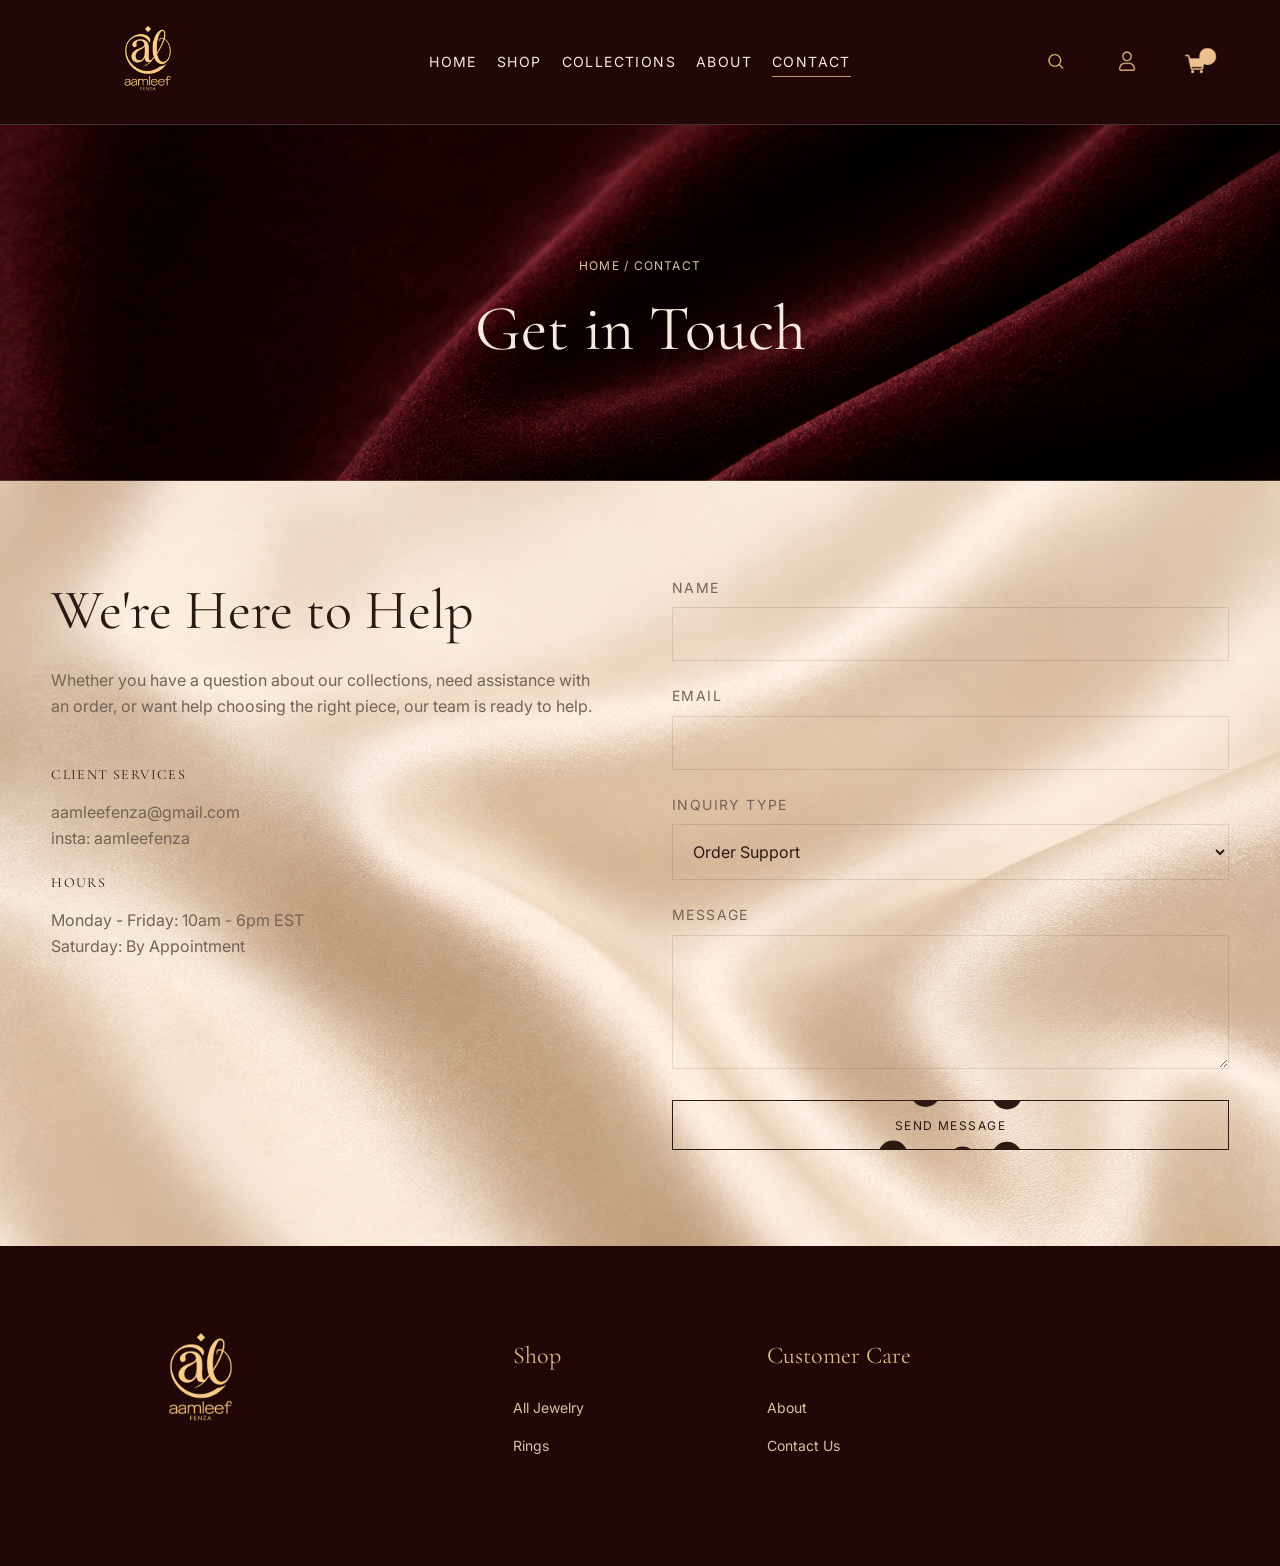
==== commit 25f52b4f: "insta" ====
--- a/contact.html
+++ b/contact.html
@@ -142,7 +142,7 @@
 
                         <div class="contact-details">
                             <h4>Client Services</h4>
-                            <p>aamleefenza@gmail.com<br>+1 (800) 555-0198</p>
+                            <p>aamleefenza@gmail.com<br>insta: aamleefenza</p>
 
                         
 
--- a/assets/css/style.css
+++ b/assets/css/style.css
@@ -1824,22 +1824,89 @@
 
 /* Mobile UX Adjustments: Hide sidebars and make buttons static */
 /* --- Mobile View Adjustments --- */
+/* --- Mobile View Adjustments --- */
 @media (max-width: 768px) {
-  /* Hide the 'Browse' and 'Need Help?' sidebar boxes */
-  .shop-aside-card {
+  
+  /* 1. Hide ONLY the 'Need Help?' card so it doesn't clutter mobile */
+  .sidebar .shop-aside-card:last-child {
     display: none !important;
   }
 
-  /* Force the Buy Now button to sit flat and look perfectly aligned under text details */
- /* Force the Buy Now button to sit flat and contain its bubble animations */
-  .product-card__buy-btn {
-    opacity: 1 !important;
-    transform: none !important;
-    position: relative !important; /* This is the anchor that traps the bubbles inside the button borders! */
-    overflow: hidden !important;   /* Cuts off any bubble scaling outside the button edges */
-    width: 90% !important;
-    margin: 0.75rem auto 0 auto !important;
-    display: inline-flex !important;
+  /* 2. Reveal the 'Collections' filter card safely */
+  .sidebar .shop-aside-card:first-child {
+    display: block !important;
+    border: none !important;
+    padding: 0 !important;
+    margin-bottom: 0 !important;
+    width: 100%;
+  }
+
+  /* 3. Hide the bulky h3 titles and text paragraphs on mobile */
+  .sidebar h3, 
+  .sidebar .shop-aside-card:first-child p {
+    display: none !important;
+  }
+
+  /* 4. Transform the list into a premium horizontal swipe menu */
+  #dynamic-collection-menu {
+    display: flex !important;
+    flex-direction: row !important;
+    overflow-x: auto !important;
+    white-space: nowrap !important;
+    gap: 0.5rem !important;
+    padding: 0.5rem 1rem !important;
+    margin: 0 !important;
+    width: 100vw;
+    margin-left: calc(-50vw + 50%); /* Forces the row to bleed beautifully edge-to-edge */
+    -webkit-overflow-scrolling: touch;
+    scrollbar-width: none; /* Conceals scrollbar on Firefox */
+  }
+
+  #dynamic-collection-menu::-webkit-scrollbar {
+    display: none; /* Conceals scrollbar on Chrome/Safari */
+  }
+
+  #dynamic-collection-menu li {
+    margin-bottom: 0 !important;
+    display: inline-block !important;
+  }
+
+  /* 5. Turn links into luxury filter chips/pills */
+  .collection-filter-btn {
+    background: var(--bg-cream-2) !important;
+    border: 1px solid var(--border-dark) !important;
+    padding: 0.5rem 1.25rem !important;
+    border-radius: 40px !important;
+    font-size: 0.8rem !important;
+    letter-spacing: 0.05em !important;
+    transition: all 0.3s ease !important;
+  }
+
+  /* 6. Active/Selected chip state matching your luxury gold palette */
+  .collection-filter-btn.active {
+    background: var(--bg-dark) !important;
+    color: var(--text-light) !important;
+    border-color: var(--bg-dark) !important;
+    padding-left: 1.25rem !important; /* Overrides the desktop slide padding */
+    font-weight: 500 !important;
+  }
+}
+/* Fix grid layout ordering so sidebar stays on top of catalog on mobile */
+@media (max-width: 1023px) {
+  .shop-layout > .container {
+    display: flex !important;
+    flex-direction: column !important;
+    gap: 1.5rem !important;
+  }
+
+  .sidebar {
+    display: block !important;
+    width: 100% !important;
+    order: 1 !important;
+  }
+
+  .shop-main {
+    order: 2 !important;
   }
 }
 
@@ -1853,12 +1920,63 @@
 }
 
 /* Minimize the main product image size on mobile */
+/* ==========================================
+   FULL WIDTH MOBILE PRODUCT GALLERY
+   ========================================== */
 @media (max-width: 768px) {
+
+  /* Remove container padding around image */
+  .product-detail-section {
+    padding: 0 !important;
+  }
+
+  .product-detail-section .container {
+    width: 100% !important;
+    max-width: 100% !important;
+    padding: 0 !important;
+  }
+
+  .product-detail-grid {
+    gap: 1.5rem !important;
+  }
+
+  /* Full-width gallery */
   .product-gallery {
-    max-width: 320px;
-    /* Limits the size so it doesn't take over the screen */
-    margin: 0 auto;
-    /* Keeps the image and thumbnails perfectly centered */
+    width: 100vw !important;
+    max-width: 100vw !important;
+    margin: 0 !important;
+  }
+
+  .gallery-main {
+    width: 100vw !important;
+    max-width: 100vw !important;
+    aspect-ratio: auto !important;
+    border-radius: 0 !important;
+  }
+
+  .gallery-main shopify-media,
+  .gallery-main img {
+    width: 100% !important;
+    height: auto !important;
+    object-fit: cover !important;
+    border-radius: 0 !important;
+  }
+
+  /* Thumbnails */
+  .gallery-thumbs {
+    padding: 0 16px !important;
+    margin-top: 12px !important;
+    gap: 10px !important;
+  }
+
+  /* Product details section */
+  .product-info {
+    padding: 0 20px 24px !important;
+    text-align: center !important;
+  }
+
+  .breadcrumbs {
+    display: none !important;
   }
 }
 
@@ -2773,4 +2891,155 @@
 .product-card:hover .product-card__price {
     color: var(--gold-deep) !important;
 }
+}
+/* ===================================
+   MOBILE FEATURED COLLECTION ROW
+   =================================== */
+
+@media (max-width: 768px) {
+
+  #featured-products-row,
+  .featured-row-carousel {
+    display: flex !important;
+    flex-direction: row !important;
+    flex-wrap: nowrap !important;
+    overflow-x: auto !important;
+    overflow-y: hidden !important;
+    gap: 1rem !important;
+    padding-bottom: 1rem !important;
+    scroll-snap-type: x mandatory;
+    -webkit-overflow-scrolling: touch;
+  }
+
+  #featured-products-row .product-card,
+  .featured-row-carousel .product-card {
+    flex: 0 0 220px !important;
+    width: 220px !important;
+    min-width: 220px !important;
+    scroll-snap-align: start;
+  }
+
+  #featured-products-row::-webkit-scrollbar,
+  .featured-row-carousel::-webkit-scrollbar {
+    display: none;
+  }
+}
+.featured-row-carousel .product-card,
+#featured-products-row .product-card {
+    display: flex !important;
+    flex-direction: column !important;
+    height: 100% !important;
+}
+
+.product-card__meta-details {
+    flex: 1 !important;
+}
+
+.product-card__title {
+    min-height: 72px !important;
+    display: flex !important;
+    align-items: center !important;
+    justify-content: center !important;
+    text-align: center !important;
+}
+/* FIX PRODUCT VARIANTS ON MOBILE */
+@media (max-width: 768px) {
+
+  shopify-variant-selector {
+    width: 100% !important;
+  }
+
+  shopify-variant-selector::part(form) {
+    display: flex !important;
+    flex-direction: column !important;
+    align-items: center !important;
+    gap: 1.5rem !important;
+  }
+
+  shopify-variant-selector::part(radio-group) {
+    display: flex !important;
+    flex-direction: row !important;
+    justify-content: center !important;
+    align-items: center !important;
+    flex-wrap: wrap !important;
+    gap: 10px !important;
+    width: 100% !important;
+  }
+
+  shopify-variant-selector::part(radio-label),
+  shopify-variant-selector::part(color-swatch) {
+    margin: 0 !important;
+  }
+}
+/* =========================
+   SOLD OUT OVERLAY
+   ========================= */
+
+/* Luxury Sold Out Badge */
+
+.sold-out-overlay {
+    display: none;
+    position: absolute;
+    top: 14px;
+    right: 14px;
+    z-index: 20;
+
+    padding: 0.55rem 0.9rem;
+
+    background: rgba(33, 7, 8, 0.88);
+    backdrop-filter: blur(10px);
+    -webkit-backdrop-filter: blur(10px);
+
+    border: 1px solid rgba(255,255,255,0.15);
+    border-radius: 999px;
+
+    color: #f6f0e8;
+    font-size: 0.68rem;
+    font-weight: 500;
+    letter-spacing: 0.18em;
+    text-transform: uppercase;
+
+    box-shadow:
+        0 4px 18px rgba(20,4,4,0.22),
+        inset 0 1px 0 rgba(255,255,255,0.08);
+
+    pointer-events: none;
+    transition: all 0.3s ease;
+}
+
+.product-card.sold-out .sold-out-overlay {
+    display: flex;
+    align-items: center;
+    justify-content: center;
+}
+
+.product-card.sold-out .sold-out-overlay {
+    display: block;
+}
+.product-stock-status {
+    display: none;
+}
+
+.product-stock-status.sold-out {
+    display: inline-flex !important;
+    align-items: center;
+    justify-content: center;
+
+    padding: 0.65rem 1.25rem;
+    margin: 0 0 1.5rem 0;
+
+    width: fit-content;
+    min-width: auto;
+
+    background: rgba(33,7,8,0.06);
+    border: 1px solid rgba(33,7,8,0.12);
+    border-radius: 999px;
+
+    color: var(--text-dark);
+    font-size: 0.75rem;
+    font-weight: 600;
+    letter-spacing: 0.18em;
+    text-transform: uppercase;
+
+    backdrop-filter: blur(6px);
 }
